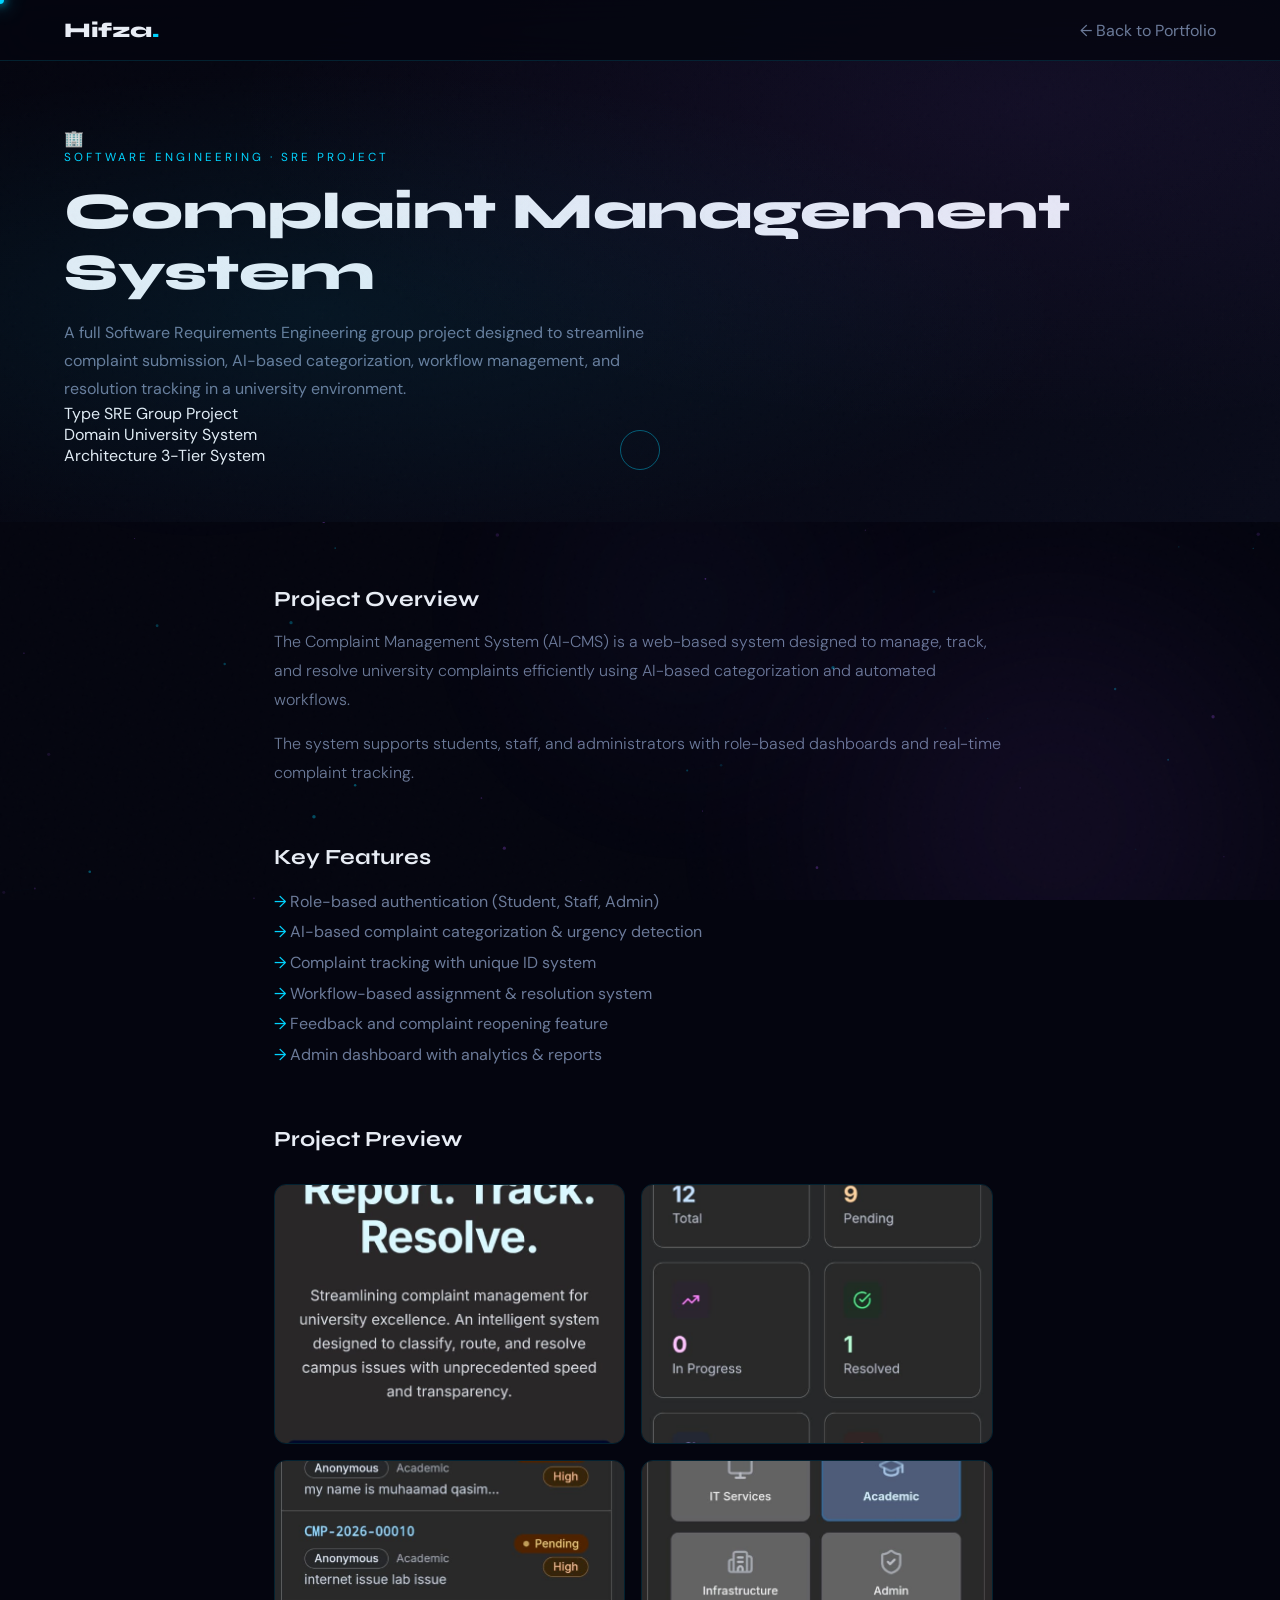
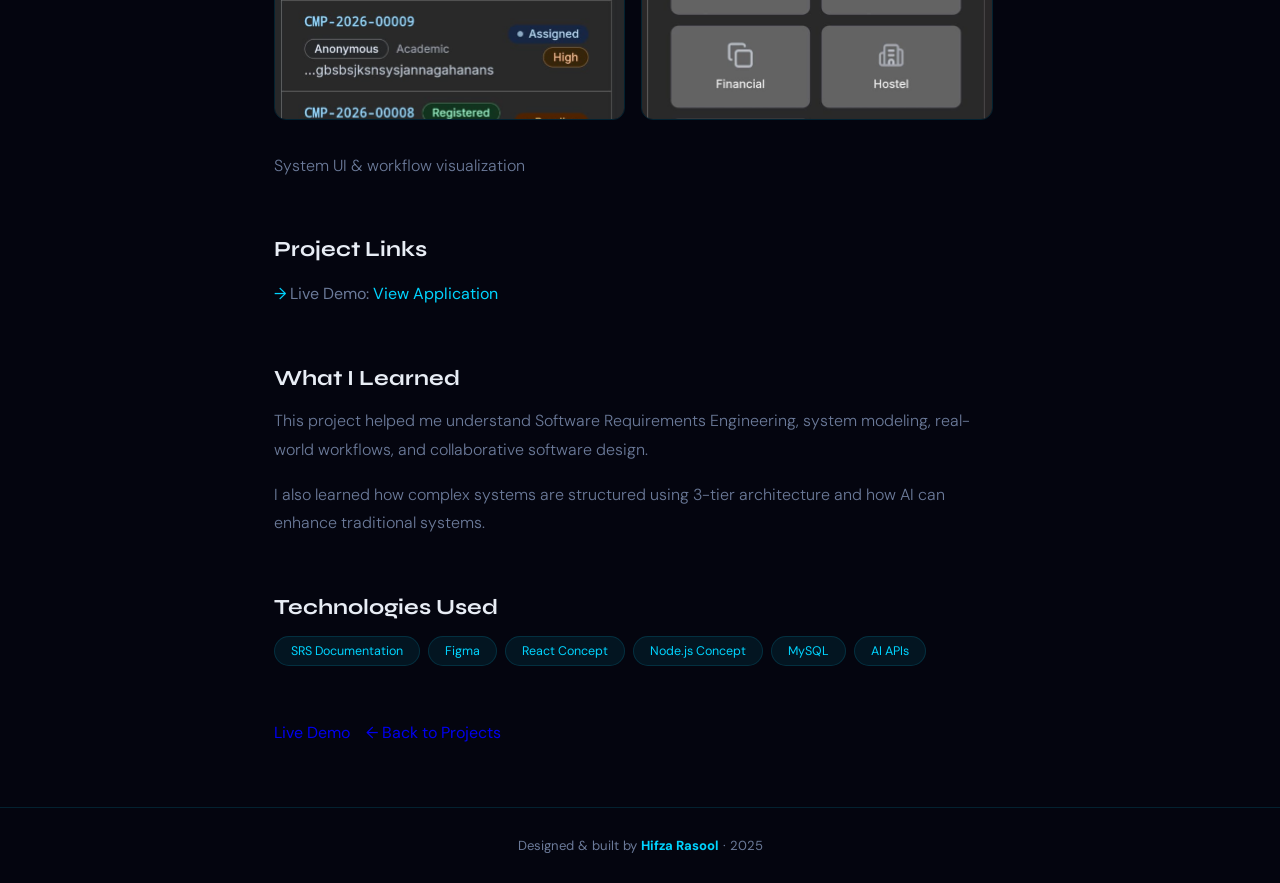
==== complaint-management-project.html @ 1b10a877 "Initial portfolio upload" ====
<!DOCTYPE html>
<html lang="en">

<head>
  <meta charset="UTF-8"/>
  <meta name="viewport" content="width=device-width, initial-scale=1.0"/>

  <title>Complaint Management System | Hifza Rasool</title>

  <link href="https://fonts.googleapis.com/css2?family=Syne:wght@400;600;700;800&family=DM+Sans:wght@300;400;500&display=swap" rel="stylesheet"/>

  <link rel="stylesheet" href="style.css"/>
</head>

<body>

<!-- CURSOR -->
<div class="cursor-dot" id="cursorDot"></div>
<div class="cursor-glow" id="cursorGlow"></div>
<!-- CANVAS PARTICLES -->
<canvas id="particles-canvas"></canvas>
<!-- LIGHTNING BACKGROUND -->
<div class="lightning-bg">
  <div class="lightning-orb orb-1"></div>
  <div class="lightning-orb orb-2"></div>
  <div class="lightning-orb orb-3"></div>
</div>


<nav id="navbar">
  <a href="index.html" class="nav-logo">Hifza<span>.</span></a>
  <a href="index.html" class="nav-back">← Back to Portfolio</a>
</nav>

<div class="project-hero">

  <div>

    <span class="project-hero-emoji">🏢</span>

    <div class="project-type">
      Software Engineering · SRE Project
    </div>

    <h1 class="project-title-big">
      Complaint Management System
    </h1>

    <p class="project-summary">
      A full Software Requirements Engineering group project designed to streamline complaint submission, AI-based categorization, workflow management, and resolution tracking in a university environment.
    </p>

    <div class="project-meta">

      <div class="meta-item">
        <label>Type</label>
        <span>SRE Group Project</span>
      </div>

      <div class="meta-item">
        <label>Domain</label>
        <span>University System</span>
      </div>

      <div class="meta-item">
        <label>Architecture</label>
        <span>3-Tier System</span>
      </div>

    </div>

  </div>

</div>

<div class="project-content">

  <!-- OVERVIEW -->
  <div class="content-section">

    <h2>Project Overview</h2>

    <p>
      The Complaint Management System (AI-CMS) is a web-based system designed to manage, track, and resolve university complaints efficiently using AI-based categorization and automated workflows.
    </p>

    <p>
      The system supports students, staff, and administrators with role-based dashboards and real-time complaint tracking.
    </p>

  </div>

  <!-- FEATURES -->
  <div class="content-section">

    <h2>Key Features</h2>

    <ul class="feature-list">

      <li>Role-based authentication (Student, Staff, Admin)</li>

      <li>AI-based complaint categorization & urgency detection</li>

      <li>Complaint tracking with unique ID system</li>

      <li>Workflow-based assignment & resolution system</li>

      <li>Feedback and complaint reopening feature</li>

      <li>Admin dashboard with analytics & reports</li>

    </ul>

  </div>

  <!-- PREVIEW -->
  <div class="content-section">

    <h2>Project Preview</h2>

    <div class="mockup-box">

      <img src="images/Screenshot 2026-05-15 112139.png" class="preview-img" alt="CMS Portal"/>
      <img src="images/Screenshot 2026-05-15 112159.png" class="preview-img" alt="CMS Dashboard"/>
      <img src="images/Screenshot 2026-05-15 112213.png" class="preview-img" alt="CMS Workflow"/>
      <img src="images/Screenshot 2026-05-15 112229.png" class="preview-img" alt="CMS add complaint"/>

    </div>

    <p class="mockup-label">
      System UI & workflow visualization
    </p>

  </div>

  <!-- LINKS -->
  <div class="content-section">

    <h2>Project Links</h2>

    <ul class="feature-list">

      <li>
        Live Demo:
        <a href="https://ai-cms-pucit.vercel.app/" target="_blank" style="color:var(--cyan); text-decoration:none;">
          View Application
        </a>
      </li>

    </ul>

  </div>

  <!-- LEARNINGS -->
  <div class="content-section">

    <h2>What I Learned</h2>

    <p>
      This project helped me understand Software Requirements Engineering, system modeling, real-world workflows, and collaborative software design.
    </p>

    <p>
      I also learned how complex systems are structured using 3-tier architecture and how AI can enhance traditional systems.
    </p>

  </div>

  <!-- TECH -->
  <div class="content-section">

    <h2>Technologies Used</h2>

    <div class="tech-grid">

      <span class="tech-pill">SRS Documentation</span>
      <span class="tech-pill">Figma</span>
      <span class="tech-pill">React Concept</span>
      <span class="tech-pill">Node.js Concept</span>
      <span class="tech-pill">MySQL</span>
      <span class="tech-pill">AI APIs</span>

    </div>

  </div>

  <!-- BUTTONS -->
  <div class="cta-row">

    <a href="https://ai-cms-pucit.vercel.app/" class="btn-primary" target="_blank">
      Live Demo
    </a>

    <a href="index.html" class="btn-outline">
      ← Back to Projects
    </a>

  </div>

</div>

<footer>
  <p>Designed & built by <strong>Hifza Rasool</strong> · 2025</p>
</footer>

<script src="script.js"></script>
</body>
</html>
---- style.css ----
/* ════════════════════════════════════════════
   HIFZA RASOOL — PORTFOLIO 2026
   Cyber Neon · Cyan + Purple · Full Responsive
════════════════════════════════════════════ */

:root {
  --bg:         #04050f;
  --surface:    #090b1a;
  --surface2:   #0e1128;
  --cyan:       #00d4ff;
  --purple:     #a855f7;
  --cyan-dim:   rgba(0,212,255,0.08);
  --purple-dim: rgba(168,85,247,0.08);
  --cyan-glow:  rgba(0,212,255,0.35);
  --purple-glow:rgba(168,85,247,0.35);
  --text:       #e8edf5;
  --muted:      #6b7a99;
  --border:     rgba(0,212,255,0.14);
  --gradient:   linear-gradient(135deg,#00d4ff,#a855f7);
}

/* ── RESET ── */
*,*::before,*::after{margin:0;padding:0;box-sizing:border-box;}
html{scroll-behavior:smooth;}
body{
  font-family:'DM Sans',sans-serif;
  background:var(--bg);
  color:var(--text);
  overflow-x:hidden;
  cursor:none;
}
@media(hover:none){body{cursor:auto;}}
img{max-width:100%;display:block;}
a{text-decoration:none;}

/* ── GRAIN OVERLAY ── */
body::before{
  content:'';position:fixed;inset:0;z-index:1;
  background-image:url("data:image/svg+xml,%3Csvg viewBox='0 0 256 256' xmlns='http://www.w3.org/2000/svg'%3E%3Cfilter id='n'%3E%3CfeTurbulence type='fractalNoise' baseFrequency='0.85' numOctaves='4' stitchTiles='stitch'/%3E%3C/filter%3E%3Crect width='100%25' height='100%25' filter='url(%23n)' opacity='0.035'/%3E%3C/svg%3E");
  pointer-events:none;opacity:0.5;
}

/* ════════════════════════════════════════════
   CURSOR
════════════════════════════════════════════ */
.cursor-dot{
  position:fixed;z-index:9999;
  width:8px;height:8px;
  background:var(--cyan);border-radius:50%;
  pointer-events:none;
  transform:translate(-50%,-50%);
  transition:width .2s,height .2s,background .2s;
  box-shadow:0 0 10px var(--cyan),0 0 20px var(--cyan);
}
.cursor-glow{
  position:fixed;z-index:9998;
  width:40px;height:40px;
  border:1px solid rgba(0,212,255,.4);
  border-radius:50%;pointer-events:none;
  transform:translate(-50%,-50%);
  transition:width .3s,height .3s,border-color .3s;
}
@media(hover:none){.cursor-dot,.cursor-glow{display:none;}}

/* ════════════════════════════════════════════
   PARTICLES CANVAS
════════════════════════════════════════════ */
#particles-canvas{position:fixed;inset:0;z-index:0;pointer-events:none;}

/* ════════════════════════════════════════════
   LIGHTNING ORBS
════════════════════════════════════════════ */
.lightning-bg{position:fixed;inset:0;z-index:0;pointer-events:none;overflow:hidden;}
.lightning-orb{position:absolute;border-radius:50%;filter:blur(90px);opacity:.16;animation:orb-drift 14s ease-in-out infinite alternate;}
.orb-1{width:700px;height:700px;background:radial-gradient(circle,rgba(0,212,255,.6),transparent 70%);top:-200px;left:-150px;animation-duration:16s;}
.orb-2{width:650px;height:650px;background:radial-gradient(circle,rgba(168,85,247,.7),transparent 70%);bottom:-250px;right:-100px;animation-duration:12s;animation-direction:alternate-reverse;}
.orb-3{width:400px;height:400px;background:radial-gradient(circle,rgba(0,212,255,.3),rgba(168,85,247,.3),transparent 70%);top:45%;left:38%;animation-duration:20s;}
@keyframes orb-drift{0%{transform:translate(0,0)scale(1);}100%{transform:translate(50px,70px)scale(1.12);}}

/* ════════════════════════════════════════════
   HERO SECTION — Cinematic centred name + photo
════════════════════════════════════════════ */
#home{
  min-height:100vh;
  display:flex;align-items:center;justify-content:center;
  flex-direction:column;
  position:relative;overflow:hidden;
  padding:70px 1.5rem 2rem;
}

/* ── BIG BACKGROUND "HIFZA" ── */
.hero-bg-name{
  position:absolute;
  top:40%;left:50%;
  transform:translate(-50%,-50%);
  font-family:'Syne',sans-serif;
  font-size:clamp(5rem,13vw,11rem);   /* smaller — fits screen width */
  font-weight:800;
  letter-spacing:clamp(8px,2vw,24px);
  white-space:nowrap;
  /* Neon gradient letters */
  background:linear-gradient(
    135deg,
    rgba(0,212,255,.65)  0%,
    rgba(168,85,247,.65) 50%,
    rgba(0,212,255,.55)  100%
  );
  -webkit-background-clip:text;background-clip:text;
  -webkit-text-fill-color:transparent;
  filter:drop-shadow(0 0 24px rgba(0,212,255,.45))
         drop-shadow(0 0 50px rgba(168,85,247,.3));
  pointer-events:none;z-index:1;user-select:none;
  animation:bgname-fadein 1.2s .1s cubic-bezier(.16,1,.3,1) both;
}
@keyframes bgname-fadein{
  from{opacity:0;letter-spacing:clamp(30px,8vw,80px);
       filter:drop-shadow(0 0 0 rgba(0,212,255,0)) drop-shadow(0 0 0 rgba(168,85,247,0));}
  to  {opacity:1;letter-spacing:clamp(8px,2vw,24px);
       filter:drop-shadow(0 0 24px rgba(0,212,255,.45)) drop-shadow(0 0 50px rgba(168,85,247,.3));}
}

/* ── NEON AURA blob behind photo ── */
.hero-aura{
  position:absolute;top:50%;left:50%;
  transform:translate(-50%,-50%);
  width:clamp(280px,42vw,520px);
  height:clamp(280px,42vw,520px);
  background:radial-gradient(ellipse at center,
    rgba(168,85,247,.4) 0%,
    rgba(0,212,255,.22) 40%,
    transparent 72%);
  border-radius:50%;filter:blur(50px);
  z-index:2;pointer-events:none;
  animation:aura-pulse 4s ease-in-out infinite alternate;
}
@keyframes aura-pulse{
  from{transform:translate(-50%,-50%)scale(1);  opacity:.75;}
  to  {transform:translate(-50%,-50%)scale(1.1);opacity:1;}
}

/* ── PHOTO WRAPPER — centred, in front of name ── */
.hero-img-side{
  position:relative;
  z-index:3;
  width:clamp(220px,30vw,400px);
  height:clamp(300px,46vw,560px);
  animation:slideUp 1s .85s cubic-bezier(.16,1,.3,1) both;
  margin-top:3rem;   /* push picture slightly lower so name is more visible */
}
@keyframes slideUp{
  from{opacity:0;transform:translateY(70px);}
  to  {opacity:1;transform:translateY(0);}
}
@keyframes fadeUp{
  from{opacity:0;transform:translateY(28px);}
  to  {opacity:1;transform:translateY(0);}
}

/* spinning rings */
.img-ring{
  position:absolute;border-radius:50%;
  border:1px solid transparent;
  animation:ring-spin 20s linear infinite;
  pointer-events:none;
}
.img-ring-1{inset:-24px;border-color:rgba(0,212,255,.25);animation-duration:22s;}
.img-ring-2{inset:-50px;border-color:rgba(168,85,247,.15);animation-duration:34s;animation-direction:reverse;}
@keyframes ring-spin{to{transform:rotate(360deg);}}

/* floating badges */
.float-badge{
  position:absolute;z-index:10;
  background:rgba(9,11,26,.88);
  border:1px solid var(--border);border-radius:100px;
  font-size:.68rem;font-weight:600;
  padding:.28rem .7rem;color:var(--text);
  backdrop-filter:blur(10px);
  box-shadow:0 0 12px rgba(0,212,255,.15);
  animation:float-badge-anim 4s ease-in-out infinite alternate;
  white-space:nowrap;
}
.badge-figma {top:4%;   left:-58px;  animation-delay:0s;}
.badge-python{bottom:22%;left:-65px; animation-delay:.7s;}
.badge-js    {top:16%;  right:-32px; animation-delay:1.2s;}
.badge-cpp   {bottom:7%;right:-22px; animation-delay:1.8s;}
@keyframes float-badge-anim{
  from{transform:translateY(0);}to{transform:translateY(-10px);}
}

/* ── PICTURE FRAME — open frame for transparent PNG ── */
.img-frame{
  position:relative;width:100%;height:100%;
  /* No overflow:hidden — lets transparent PNG blend into bg */
}
.img-neon-border{ display:none; }
.hero-photo{
  width:100%;height:100%;
  object-fit:contain;           /* contain — don't crop the transparent PNG */
  object-position:bottom center;
  border-radius:0;
  position:relative;z-index:2;
  filter:drop-shadow(0 0 30px rgba(168,85,247,.55))
         drop-shadow(0 0 60px rgba(0,212,255,.3));
}
.img-overlay-glow{
  position:absolute;bottom:0;left:0;right:0;
  height:25%;z-index:3;
  background:linear-gradient(to top,rgba(4,5,15,.5),transparent);
  pointer-events:none;
}

/* ── SCROLL HINT — below the photo, not overlapping ── */
.scroll-hint{
  position:relative;      /* not absolute — sits below photo in flex flow */
  margin-top:1.5rem;
  display:flex;flex-direction:column;align-items:center;gap:.4rem;
  color:var(--muted);font-size:.65rem;letter-spacing:2.5px;
  text-transform:uppercase;z-index:4;
  animation:fadeUp 1s 1.7s ease both;
}
.scroll-line{
  width:1px;height:36px;
  background:linear-gradient(to bottom,transparent,var(--cyan));
  animation:scroll-line-anim 2s ease-in-out infinite;
}
@keyframes scroll-line-anim{
  0%,100%{opacity:.3;transform:scaleY(1);}
  50%    {opacity:1;  transform:scaleY(.6);}
}

/* ── HERO MOBILE ── */
@media(max-width:768px){
  #home{padding:64px 1rem 1.5rem;}
  .hero-bg-name{font-size:clamp(4rem,20vw,7rem);letter-spacing:clamp(4px,2vw,12px);}
  @keyframes bgname-fadein{
    from{opacity:0;letter-spacing:20px;}
    to  {opacity:1;letter-spacing:clamp(4px,2vw,12px);}
  }
  .hero-img-side{width:clamp(160px,58vw,240px);height:clamp(210px,76vw,320px);}
  .badge-cpp{display:none;}
  .badge-figma {left:-42px;}
  .badge-python{left:-46px;}
  .badge-js    {right:-20px;}
  .scroll-hint {margin-top:1rem;}
}

/* ════════════════════════════════════════════
   NAV
════════════════════════════════════════════ */
nav{
  position:fixed;top:0;left:0;right:0;z-index:200;
  display:flex;align-items:center;justify-content:space-between;
  padding:1.1rem 4rem;
  background:rgba(4,5,15,.8);
  backdrop-filter:blur(20px);
  border-bottom:1px solid var(--border);
  transition:padding .3s,background .3s;
}
nav.scrolled{padding:.8rem 4rem;background:rgba(4,5,15,.95);}

.nav-logo{
  font-family:'Syne',sans-serif;font-weight:800;font-size:1.3rem;
  color:var(--text);letter-spacing:-.5px;cursor:pointer;
}
.nav-logo span{color:var(--cyan);}

.nav-links{
  display:flex;gap:2.2rem;list-style:none;
}
.nav-links a{
  font-size:.88rem;font-weight:500;
  color:var(--muted);transition:color .25s;
  letter-spacing:.4px;position:relative;padding-bottom:4px;
}
.nav-links a::after{
  content:'';position:absolute;bottom:0;left:0;
  width:0;height:1px;background:var(--gradient);
  transition:width .3s ease;
}
.nav-links a:hover{color:var(--cyan);}
.nav-links a:hover::after,.nav-links a.active::after{width:100%;}
.nav-links a.active{color:var(--cyan);}

/* ── HAMBURGER ── */
.hamburger{
  display:none;flex-direction:column;gap:5px;
  background:none;border:none;cursor:pointer;padding:4px;z-index:300;
}
.hamburger span{
  display:block;width:24px;height:2px;
  background:var(--text);border-radius:2px;
  transition:all .3s;
}
.hamburger.open span:nth-child(1){transform:translateY(7px)rotate(45deg);}
.hamburger.open span:nth-child(2){opacity:0;}
.hamburger.open span:nth-child(3){transform:translateY(-7px)rotate(-45deg);}

@media(max-width:768px){
  nav{padding:1rem 1.5rem;}
  nav.scrolled{padding:.8rem 1.5rem;}
  .hamburger{display:flex;}
  .nav-links{
    display:none;flex-direction:column;gap:0;
    position:fixed;top:0;right:0;bottom:0;
    width:70vw;max-width:280px;
    background:rgba(9,11,26,.97);
    backdrop-filter:blur(20px);
    padding:5rem 2rem 2rem;
    border-left:1px solid var(--border);
    z-index:250;
  }
  .nav-links.open{display:flex;}
  .nav-links a{font-size:1.1rem;padding:.9rem 0;border-bottom:1px solid rgba(255,255,255,.05);}
}

/* ════════════════════════════════════════════
   SHARED SECTION HELPERS
════════════════════════════════════════════ */
section{position:relative;z-index:2;}
.section-inner{max-width:1200px;margin:0 auto;padding:0 clamp(1.5rem,5vw,4rem);}

.section-label{
  display:inline-flex;align-items:center;gap:.5rem;
  color:var(--cyan);font-size:.73rem;
  letter-spacing:3px;text-transform:uppercase;font-weight:600;
  margin-bottom:.9rem;
}
.section-label::before{content:'';width:18px;height:1px;background:var(--cyan);}

.section-title{
  font-family:'Syne',sans-serif;
  font-size:clamp(1.9rem,4vw,3rem);
  font-weight:800;line-height:1.1;letter-spacing:-1.5px;
}
.gradient-text{
  background:var(--gradient);
  -webkit-background-clip:text;-webkit-text-fill-color:transparent;
  background-clip:text;
}

/* ── REVEAL ── */
.reveal{opacity:0;transform:translateY(36px);transition:opacity .7s ease,transform .7s ease;}
.reveal.visible{opacity:1;transform:translateY(0);}

/* ── TILT CARDS ── */
.tilt-card{transform-style:preserve-3d;will-change:transform;}



/* ════════════════════════════════════════════
   ABOUT — neon lightning + animated title
════════════════════════════════════════════ */
#about{
  padding:clamp(4rem,8vw,8rem) 0;
  position:relative;overflow:hidden;
}

/* Neon lightning streaks in about section */
#about::before,#about::after{
  content:'';position:absolute;pointer-events:none;
  border-radius:50%;filter:blur(80px);opacity:.12;
  animation:orb-drift 16s ease-in-out infinite alternate;
}
#about::before{
  width:500px;height:500px;
  background:radial-gradient(circle,rgba(0,212,255,.7),transparent 70%);
  top:-120px;right:-100px;
}
#about::after{
  width:400px;height:400px;
  background:radial-gradient(circle,rgba(168,85,247,.7),transparent 70%);
  bottom:-100px;left:-80px;
  animation-direction:alternate-reverse;animation-duration:12s;
}

.about-inner{
  display:grid;grid-template-columns:1fr 1fr;
  gap:clamp(2rem,6vw,6rem);align-items:center;
  position:relative;z-index:2;
}

/* Animated section title in about */
.about-title-wrap{
  min-height:3.8rem;margin-bottom:1.2rem;
}
.about-title-cycling{
  font-family:'Syne',sans-serif;
  font-size:clamp(1.6rem,3vw,2.4rem);
  font-weight:800;line-height:1.15;letter-spacing:-1px;
  background:var(--gradient);
  -webkit-background-clip:text;-webkit-text-fill-color:transparent;
  background-clip:text;
  filter:drop-shadow(0 0 16px rgba(0,212,255,.4));
}
.about-title-cursor{
  color:var(--purple);font-weight:400;
  animation:blink 1s infinite;
  -webkit-text-fill-color:var(--purple);
}

.about-text p{
  color:var(--muted);line-height:1.85;
  margin-top:1.2rem;font-size:clamp(.9rem,1.5vw,1rem);
  font-weight:300;
}

/* Stat cards — bigger, 3D floating on hover */
.about-stats{display:grid;grid-template-columns:1fr 1fr;gap:1.1rem;}
.stat-card{
  background:rgba(9,11,26,.85);
  border:1px solid var(--border);
  border-radius:18px;padding:2rem 1.4rem;
  text-align:center;
  backdrop-filter:blur(10px);
  position:relative;overflow:hidden;
  transition:border-color .3s,box-shadow .35s,transform .25s;
  transform-style:preserve-3d;
  cursor:default;
}
/* inner glow blob on each card */
.stat-card::before{
  content:'';position:absolute;inset:0;
  background:radial-gradient(circle at 50% 0%,rgba(0,212,255,.07),transparent 65%);
  opacity:0;transition:opacity .4s;
}
.stat-card:hover{
  border-color:rgba(0,212,255,.5);
  box-shadow:0 0 30px rgba(0,212,255,.18),0 16px 40px rgba(168,85,247,.1);
  transform:translateY(-8px)scale(1.03);
}
.stat-card:hover::before{opacity:1;}
.stat-num{
  font-family:'Syne',sans-serif;font-size:2.6rem;font-weight:800;line-height:1;
  background:var(--gradient);
  -webkit-background-clip:text;-webkit-text-fill-color:transparent;
  background-clip:text;
  filter:drop-shadow(0 0 12px rgba(0,212,255,.5));
}
.stat-label{color:var(--muted);font-size:.78rem;margin-top:.5rem;letter-spacing:.3px;}

@media(max-width:900px){.about-inner{grid-template-columns:1fr;}}
@media(max-width:768px){.about-stats{grid-template-columns:1fr 1fr;}}

/* ════════════════════════════════════════════
   PROJECTS — HORIZONTAL SCROLL
════════════════════════════════════════════ */
#projects{padding:clamp(4rem,8vw,8rem) 0;}
.projects-header{padding:0 clamp(1.5rem,5vw,4rem) 2.5rem;}
.projects-subtitle{color:var(--muted);font-size:.85rem;margin-top:.4rem;}

.scroll-track-wrapper{
  position:relative;
  display:flex;
  align-items:center;
  gap:.5rem;                         /* space between arrow + track */
  padding:0 clamp(1rem,3vw,2.5rem); /* outer side padding so arrows don't hug edge */
}
.projects-scroll-track{
  display:flex;gap:1.4rem;
  padding:1.5rem 0;                  /* no horizontal padding — wrapper handles it */
  overflow-x:auto;scroll-behavior:smooth;
  scrollbar-width:none;
  scroll-snap-type:x mandatory;
  cursor:grab;
  flex:1;                            /* take remaining width between the two arrows */
}
.projects-scroll-track::-webkit-scrollbar{display:none;}
.projects-scroll-track.grabbing{cursor:grabbing;}

.scroll-arrow{
  position:static;                   /* in normal flow, NOT absolute */
  flex-shrink:0;
  width:44px;height:44px;
  background:rgba(9,11,26,.9);
  border:1px solid var(--border);border-radius:50%;
  display:flex;align-items:center;justify-content:center;
  cursor:pointer;color:var(--text);
  transition:border-color .2s,box-shadow .2s,transform .2s;
  backdrop-filter:blur(8px);
  z-index:10;
}
.scroll-arrow:hover{border-color:var(--cyan);box-shadow:0 0 20px rgba(0,212,255,.25);transform:scale(1.05);}
.arrow-left{}   /* no extra positioning needed */
.arrow-right{}

/* PROJECT CARD */
.project-card{
  flex:0 0 clamp(260px,32vw,340px);
  scroll-snap-align:start;
  background:rgba(9,11,26,.88);
  border:1px solid var(--border);
  border-radius:20px;
  padding:1.8rem 1.6rem;
  color:var(--text);
  position:relative;overflow:hidden;
  transition:transform .35s cubic-bezier(.34,1.56,.64,1),
              border-color .3s,box-shadow .3s;
  backdrop-filter:blur(12px);
  transform-style:preserve-3d;
}
.project-card:hover{
  transform:translateY(-10px)scale(1.02);
  border-color:rgba(0,212,255,.45);
  box-shadow:
    0 20px 50px rgba(0,212,255,.15),
    0 0 80px rgba(168,85,247,.08),
    inset 0 1px 0 rgba(0,212,255,.1);
}

/* Neon border on hover */
.card-neon-border{
  position:absolute;inset:0;border-radius:20px;
  background:var(--gradient);
  -webkit-mask:linear-gradient(#fff 0 0) content-box,linear-gradient(#fff 0 0);
  -webkit-mask-composite:xor;mask-composite:exclude;
  padding:1px;
  opacity:0;transition:opacity .4s;pointer-events:none;
}
.project-card:hover .card-neon-border{opacity:1;}

/* Inner glow */
.card-inner-glow{
  position:absolute;inset:0;border-radius:20px;
  background:radial-gradient(circle at 50% 0%,rgba(0,212,255,.07),transparent 65%);
  opacity:0;transition:opacity .4s;pointer-events:none;
}
.project-card:hover .card-inner-glow{opacity:1;}

.project-number{font-family:'Syne',sans-serif;font-size:.7rem;font-weight:700;color:var(--muted);letter-spacing:2px;margin-bottom:.9rem;}
.project-icon{font-size:2.2rem;margin-bottom:.9rem;}
.project-title{font-family:'Syne',sans-serif;font-size:1.05rem;font-weight:700;margin-bottom:.6rem;line-height:1.2;}
.project-desc{color:var(--muted);font-size:.84rem;line-height:1.6;margin-bottom:1.3rem;font-weight:300;}
.project-tags{display:flex;flex-wrap:wrap;gap:.35rem;margin-bottom:1.3rem;}
.tag{
  background:var(--cyan-dim);border:1px solid var(--border);
  color:var(--cyan);font-size:.68rem;
  padding:.22rem .65rem;border-radius:100px;font-weight:500;
}
.project-link{
  display:flex;align-items:center;gap:.4rem;
  color:var(--cyan);font-size:.8rem;font-weight:600;
  letter-spacing:.4px;transition:gap .25s;
}
.project-card:hover .project-link{gap:.7rem;}

/* ════════════════════════════════════════════
   SKILLS
════════════════════════════════════════════ */
#skills{padding:clamp(4rem,8vw,8rem) 0;}

/* Floating 3D icon cards */
.skills-icons-row{
  display:flex;flex-wrap:wrap;gap:1rem;
  margin:2.5rem 0 3rem;
}
.skill-icon-card{
  display:flex;flex-direction:column;align-items:center;gap:.4rem;
  background:rgba(9,11,26,.85);
  border:1px solid var(--border);border-radius:16px;
  padding:1rem .9rem;
  min-width:80px;
  backdrop-filter:blur(8px);
  transition:transform .35s cubic-bezier(.34,1.56,.64,1),
              border-color .3s,box-shadow .3s;
  animation:float-skill-anim 3.5s ease-in-out infinite alternate;
  animation-delay:var(--d,0s);
  cursor:default;
}
.skill-icon-card:hover{
  transform:translateY(-12px)scale(1.08)rotateX(8deg);
  border-color:rgba(168,85,247,.5);
  box-shadow:0 12px 30px rgba(168,85,247,.2),0 0 20px rgba(0,212,255,.1);
}
@keyframes float-skill-anim{
  from{transform:translateY(0);}
  to{transform:translateY(-8px);}
}
.skill-icon-emoji{font-size:1.6rem;}
.skill-icon-label{font-size:.68rem;color:var(--muted);font-weight:500;text-align:center;}

/* Skill bar cards */
.skills-grid{display:grid;grid-template-columns:repeat(3,1fr);gap:1.4rem;}
.skill-card{
  background:rgba(9,11,26,.9);
  border:1px solid var(--border);
  border-radius:20px;padding:1.8rem 1.6rem;
  backdrop-filter:blur(12px);
  position:relative;overflow:hidden;
  transition:border-color .3s,box-shadow .3s,transform .15s;
}
.skill-card-glow{
  position:absolute;top:-40px;right:-40px;
  width:120px;height:120px;
  background:radial-gradient(circle,rgba(168,85,247,.15),transparent 70%);
  border-radius:50%;pointer-events:none;
}
.skill-card:hover{
  border-color:rgba(168,85,247,.4);
  box-shadow:0 0 30px rgba(168,85,247,.12);
}
.skill-category{
  font-family:'Syne',sans-serif;font-size:.95rem;font-weight:700;
  margin-bottom:1.6rem;
  display:flex;align-items:center;gap:.5rem;
}
.skill-bars{display:flex;flex-direction:column;gap:1rem;}
.skill-bar-label{
  display:flex;justify-content:space-between;
  font-size:.8rem;color:var(--muted);margin-bottom:.35rem;
}
.skill-pct{color:var(--cyan);font-weight:600;}
.skill-bar-track{
  height:4px;background:rgba(255,255,255,.06);
  border-radius:100px;overflow:hidden;
}
.skill-bar-fill{
  height:100%;width:0;
  background:var(--gradient);border-radius:100px;
  transition:width 1.2s cubic-bezier(.4,0,.2,1);
  box-shadow:0 0 8px rgba(0,212,255,.5);
}

@media(max-width:900px){.skills-grid{grid-template-columns:1fr 1fr;}}
@media(max-width:600px){
  .skills-grid{grid-template-columns:1fr;}
  .skills-icons-row{gap:.7rem;}
  .skill-icon-card{min-width:68px;padding:.75rem .6rem;}
  .skill-icon-emoji{font-size:1.3rem;}
}

/* ════════════════════════════════════════════
   CONTACT
════════════════════════════════════════════ */
#contact{padding:clamp(4rem,8vw,8rem) 0 clamp(5rem,10vw,10rem);}
.contact-inner{max-width:680px;margin:0 auto;text-align:center;}
.contact-sub{color:var(--muted);margin:1.1rem 0 2.5rem;font-size:.98rem;font-weight:300;}
.contact-box{
  background:rgba(9,11,26,.88);
  border:1px solid var(--border);
  border-radius:22px;padding:.5rem;
  backdrop-filter:blur(12px);
  text-align:left;
  transition:box-shadow .3s;
}
.contact-box:hover{box-shadow:0 0 40px rgba(0,212,255,.1);}
.contact-links{display:flex;flex-direction:column;}
.contact-link{
  display:flex;align-items:center;gap:1rem;
  padding:1.3rem 1.4rem;border-radius:16px;
  color:var(--text);
  transition:background .2s;
}
.contact-link:hover{background:rgba(0,212,255,.05);}
.contact-link-icon{font-size:1.3rem;flex-shrink:0;}
.contact-link-label{font-size:.72rem;color:var(--muted);letter-spacing:.5px;text-transform:uppercase;}
.contact-link-val{font-size:.88rem;font-weight:500;margin-top:.1rem;word-break:break-all;}
.contact-arrow{margin-left:auto;color:var(--muted);transition:color .2s,transform .2s;flex-shrink:0;}
.contact-link:hover .contact-arrow{color:var(--cyan);transform:translateX(4px);}

/* ════════════════════════════════════════════
   FOOTER
════════════════════════════════════════════ */
footer{
  text-align:center;padding:1.8rem;
  color:var(--muted);font-size:.82rem;
  border-top:1px solid var(--border);
  position:relative;z-index:2;
}
footer strong{color:var(--cyan);}

/* ════════════════════════════════════════════
   PROJECT DETAIL PAGES (shared)
════════════════════════════════════════════ */
.project-hero{
  min-height:58vh;display:flex;align-items:flex-end;
  padding:8rem clamp(1.5rem,5vw,4rem) 3.5rem;
  background:linear-gradient(135deg,var(--bg),var(--surface));
  position:relative;overflow:hidden;
}
.project-hero::before{
  content:'';position:absolute;inset:0;
  background:
    radial-gradient(ellipse at 25% 60%,rgba(0,212,255,.07),transparent 55%),
    radial-gradient(ellipse at 80% 20%,rgba(168,85,247,.07),transparent 55%);
}
.project-hero-inner{position:relative;z-index:2;max-width:1100px;margin:0 auto;width:100%;}
.project-type{color:var(--cyan);letter-spacing:3px;text-transform:uppercase;font-size:.73rem;}
.project-title-big{
  font-size:clamp(1.8rem,4vw,3.2rem);
  font-family:'Syne',sans-serif;font-weight:800;margin:1rem 0;
}
.project-summary{color:var(--muted);max-width:600px;line-height:1.75;}
.project-content{max-width:860px;margin:auto;padding:4rem clamp(1.5rem,5vw,4rem);}
.content-section{margin-bottom:3.5rem;}
.content-section h2{font-family:'Syne',sans-serif;margin-bottom:1rem;font-size:1.35rem;}
.content-section p{color:var(--muted);line-height:1.8;margin-bottom:1rem;font-weight:300;}
.feature-list{list-style:none;color:var(--muted);}
.feature-list li{padding:.3rem 0;}
.feature-list li::before{content:"→ ";color:var(--cyan);}
.mockup-box{display:flex;gap:1rem;flex-wrap:wrap;margin:2rem 0;}
.preview-img{width:48%;height:260px;border-radius:12px;object-fit:cover;border:1px solid var(--border);}
.tech-grid{display:flex;flex-wrap:wrap;gap:.5rem;}
.tech-pill{padding:.38rem 1rem;border:1px solid var(--border);color:var(--cyan);border-radius:20px;font-size:.78rem;background:var(--cyan-dim);}
.cta-row{display:flex;gap:1rem;margin-top:2.5rem;flex-wrap:wrap;}
.nav-back{color:var(--muted);transition:color .2s;}
.nav-back:hover{color:var(--cyan);}

@media(max-width:600px){
  .preview-img{width:100%;height:200px;}
  .cta-row{flex-direction:column;}
}
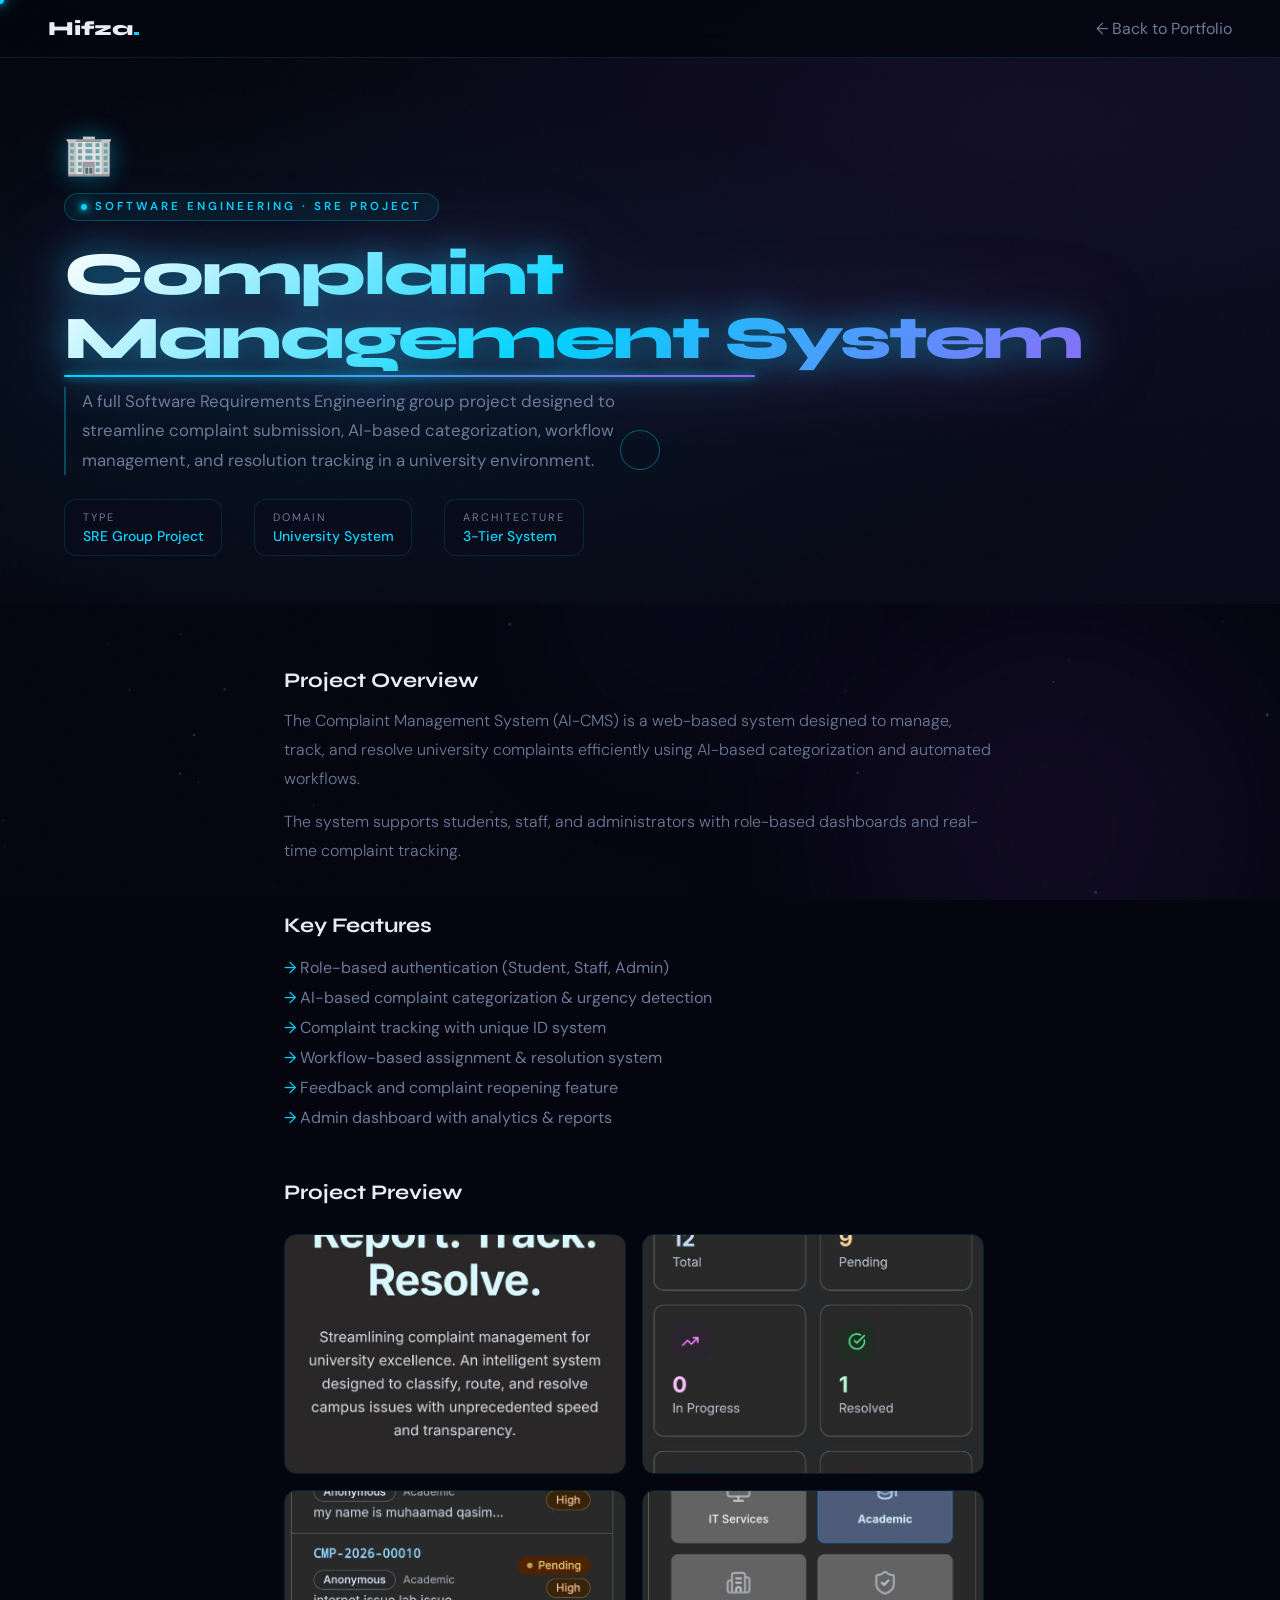
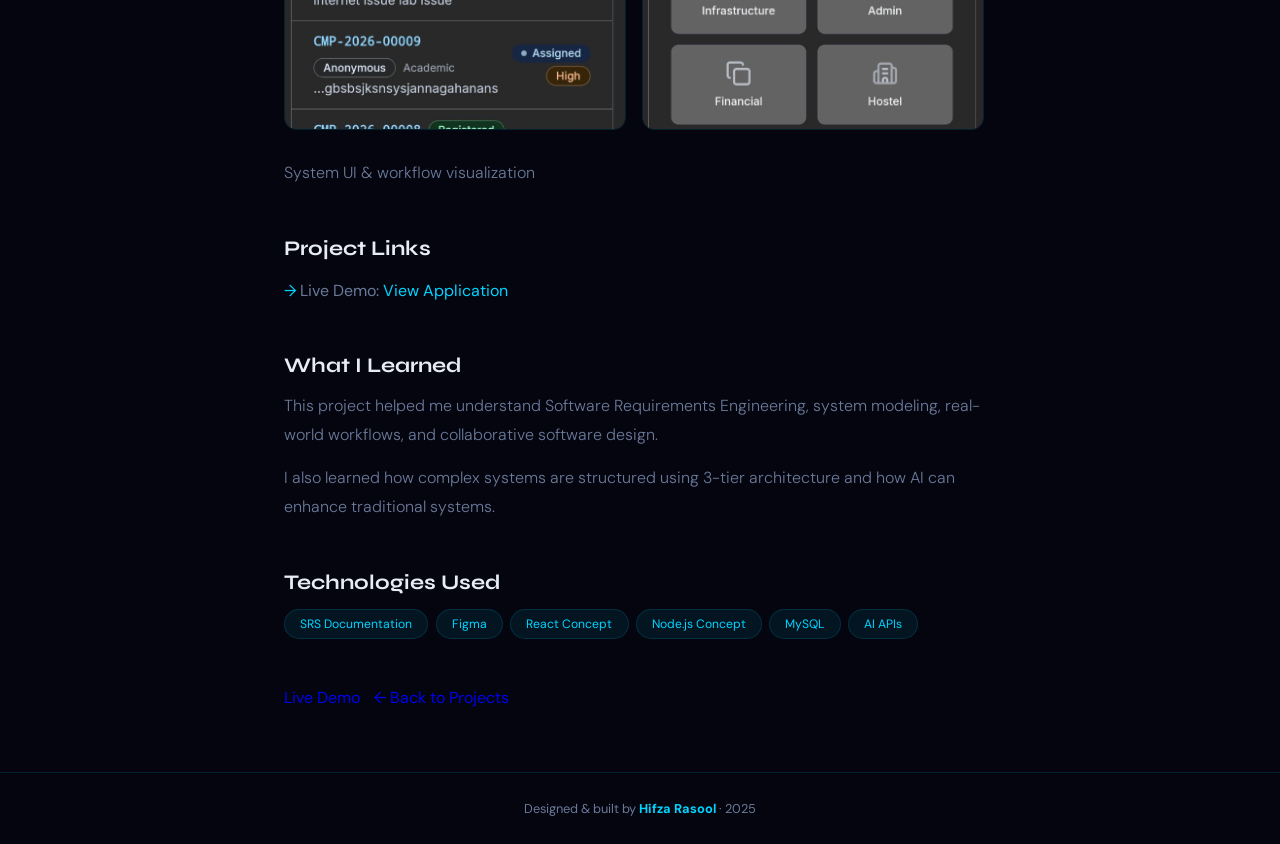
==== commit 15d3f7e2: "updated fixes" ====
--- a/complaint-management-project.html
+++ b/complaint-management-project.html
@@ -3,7 +3,7 @@
 
 <head>
   <meta charset="UTF-8"/>
-  <meta name="viewport" content="width=device-width, initial-scale=1.0"/>
+  <meta name="viewport" content="width=device-width, initial-scale=1.0, viewport-fit=cover"/>
 
   <title>Complaint Management System | Hifza Rasool</title>
 
@@ -18,7 +18,7 @@
 <div class="cursor-dot" id="cursorDot"></div>
 <div class="cursor-glow" id="cursorGlow"></div>
 <!-- CANVAS PARTICLES -->
-<canvas id="particles-canvas"></canvas>
+<canvas id="project-particles" style="position:fixed;inset:0;z-index:0;pointer-events:none;"></canvas>
 <!-- LIGHTNING BACKGROUND -->
 <div class="lightning-bg">
   <div class="lightning-orb orb-1"></div>
--- a/style.css
+++ b/style.css
@@ -1,75 +1,36 @@
 /* ════════════════════════════════════════════
-   HIFZA RASOOL — PORTFOLIO 2026
+   HIFZA RASOOL — PORTFOLIO 2026  v3
    Cyber Neon · Cyan + Purple · Full Responsive
 ════════════════════════════════════════════ */
-
-:root {
-  --bg:         #04050f;
-  --surface:    #090b1a;
-  --surface2:   #0e1128;
-  --cyan:       #00d4ff;
-  --purple:     #a855f7;
-  --cyan-dim:   rgba(0,212,255,0.08);
-  --purple-dim: rgba(168,85,247,0.08);
-  --cyan-glow:  rgba(0,212,255,0.35);
-  --purple-glow:rgba(168,85,247,0.35);
-  --text:       #e8edf5;
-  --muted:      #6b7a99;
-  --border:     rgba(0,212,255,0.14);
-  --gradient:   linear-gradient(135deg,#00d4ff,#a855f7);
-}
-
-/* ── RESET ── */
+:root{
+  --bg:#04050f;--surface:#090b1a;--surface2:#0e1128;
+  --cyan:#00d4ff;--purple:#a855f7;
+  --cyan-dim:rgba(0,212,255,.08);--purple-dim:rgba(168,85,247,.08);
+  --text:#e8edf5;--muted:#6b7a99;
+  --border:rgba(0,212,255,.14);
+  --gradient:linear-gradient(135deg,#00d4ff,#a855f7);
+}
 *,*::before,*::after{margin:0;padding:0;box-sizing:border-box;}
 html{scroll-behavior:smooth;}
-body{
-  font-family:'DM Sans',sans-serif;
-  background:var(--bg);
-  color:var(--text);
-  overflow-x:hidden;
-  cursor:none;
-}
+body{font-family:'DM Sans',sans-serif;background:var(--bg);color:var(--text);overflow-x:hidden;cursor:none;}
 @media(hover:none){body{cursor:auto;}}
 img{max-width:100%;display:block;}
 a{text-decoration:none;}
 
-/* ── GRAIN OVERLAY ── */
-body::before{
-  content:'';position:fixed;inset:0;z-index:1;
+/* grain */
+body::before{content:'';position:fixed;inset:0;z-index:1;
   background-image:url("data:image/svg+xml,%3Csvg viewBox='0 0 256 256' xmlns='http://www.w3.org/2000/svg'%3E%3Cfilter id='n'%3E%3CfeTurbulence type='fractalNoise' baseFrequency='0.85' numOctaves='4' stitchTiles='stitch'/%3E%3C/filter%3E%3Crect width='100%25' height='100%25' filter='url(%23n)' opacity='0.035'/%3E%3C/svg%3E");
-  pointer-events:none;opacity:0.5;
-}
-
-/* ════════════════════════════════════════════
-   CURSOR
-════════════════════════════════════════════ */
-.cursor-dot{
-  position:fixed;z-index:9999;
-  width:8px;height:8px;
-  background:var(--cyan);border-radius:50%;
-  pointer-events:none;
-  transform:translate(-50%,-50%);
-  transition:width .2s,height .2s,background .2s;
-  box-shadow:0 0 10px var(--cyan),0 0 20px var(--cyan);
-}
-.cursor-glow{
-  position:fixed;z-index:9998;
-  width:40px;height:40px;
-  border:1px solid rgba(0,212,255,.4);
-  border-radius:50%;pointer-events:none;
-  transform:translate(-50%,-50%);
-  transition:width .3s,height .3s,border-color .3s;
-}
+  pointer-events:none;opacity:.5;}
+
+/* ── CURSOR ── */
+.cursor-dot{position:fixed;z-index:9999;width:8px;height:8px;background:var(--cyan);border-radius:50%;pointer-events:none;transform:translate(-50%,-50%);transition:width .2s,height .2s,background .2s;box-shadow:0 0 10px var(--cyan),0 0 20px var(--cyan);}
+.cursor-glow{position:fixed;z-index:9998;width:40px;height:40px;border:1px solid rgba(0,212,255,.4);border-radius:50%;pointer-events:none;transform:translate(-50%,-50%);transition:width .3s,height .3s,border-color .3s;}
 @media(hover:none){.cursor-dot,.cursor-glow{display:none;}}
 
-/* ════════════════════════════════════════════
-   PARTICLES CANVAS
-════════════════════════════════════════════ */
+/* ── PARTICLES ── */
 #particles-canvas{position:fixed;inset:0;z-index:0;pointer-events:none;}
 
-/* ════════════════════════════════════════════
-   LIGHTNING ORBS
-════════════════════════════════════════════ */
+/* ── ORBS ── */
 .lightning-bg{position:fixed;inset:0;z-index:0;pointer-events:none;overflow:hidden;}
 .lightning-orb{position:absolute;border-radius:50%;filter:blur(90px);opacity:.16;animation:orb-drift 14s ease-in-out infinite alternate;}
 .orb-1{width:700px;height:700px;background:radial-gradient(circle,rgba(0,212,255,.6),transparent 70%);top:-200px;left:-150px;animation-duration:16s;}
@@ -77,635 +38,469 @@
 .orb-3{width:400px;height:400px;background:radial-gradient(circle,rgba(0,212,255,.3),rgba(168,85,247,.3),transparent 70%);top:45%;left:38%;animation-duration:20s;}
 @keyframes orb-drift{0%{transform:translate(0,0)scale(1);}100%{transform:translate(50px,70px)scale(1.12);}}
 
-/* ════════════════════════════════════════════
-   HERO SECTION — Cinematic centred name + photo
-════════════════════════════════════════════ */
-#home{
-  min-height:100vh;
-  display:flex;align-items:center;justify-content:center;
-  flex-direction:column;
-  position:relative;overflow:hidden;
-  padding:70px 1.5rem 2rem;
-}
-
-/* ── BIG BACKGROUND "HIFZA" ── */
-.hero-bg-name{
-  position:absolute;
-  top:40%;left:50%;
-  transform:translate(-50%,-50%);
-  font-family:'Syne',sans-serif;
-  font-size:clamp(5rem,13vw,11rem);   /* smaller — fits screen width */
-  font-weight:800;
-  letter-spacing:clamp(8px,2vw,24px);
-  white-space:nowrap;
-  /* Neon gradient letters */
-  background:linear-gradient(
-    135deg,
-    rgba(0,212,255,.65)  0%,
-    rgba(168,85,247,.65) 50%,
-    rgba(0,212,255,.55)  100%
-  );
-  -webkit-background-clip:text;background-clip:text;
-  -webkit-text-fill-color:transparent;
-  filter:drop-shadow(0 0 24px rgba(0,212,255,.45))
-         drop-shadow(0 0 50px rgba(168,85,247,.3));
-  pointer-events:none;z-index:1;user-select:none;
-  animation:bgname-fadein 1.2s .1s cubic-bezier(.16,1,.3,1) both;
-}
-@keyframes bgname-fadein{
-  from{opacity:0;letter-spacing:clamp(30px,8vw,80px);
-       filter:drop-shadow(0 0 0 rgba(0,212,255,0)) drop-shadow(0 0 0 rgba(168,85,247,0));}
-  to  {opacity:1;letter-spacing:clamp(8px,2vw,24px);
-       filter:drop-shadow(0 0 24px rgba(0,212,255,.45)) drop-shadow(0 0 50px rgba(168,85,247,.3));}
-}
-
-/* ── NEON AURA blob behind photo ── */
-.hero-aura{
-  position:absolute;top:50%;left:50%;
-  transform:translate(-50%,-50%);
-  width:clamp(280px,42vw,520px);
-  height:clamp(280px,42vw,520px);
-  background:radial-gradient(ellipse at center,
-    rgba(168,85,247,.4) 0%,
-    rgba(0,212,255,.22) 40%,
-    transparent 72%);
-  border-radius:50%;filter:blur(50px);
-  z-index:2;pointer-events:none;
-  animation:aura-pulse 4s ease-in-out infinite alternate;
-}
-@keyframes aura-pulse{
-  from{transform:translate(-50%,-50%)scale(1);  opacity:.75;}
-  to  {transform:translate(-50%,-50%)scale(1.1);opacity:1;}
-}
-
-/* ── PHOTO WRAPPER — centred, in front of name ── */
-.hero-img-side{
-  position:relative;
-  z-index:3;
-  width:clamp(220px,30vw,400px);
-  height:clamp(300px,46vw,560px);
-  animation:slideUp 1s .85s cubic-bezier(.16,1,.3,1) both;
-  margin-top:3rem;   /* push picture slightly lower so name is more visible */
-}
-@keyframes slideUp{
-  from{opacity:0;transform:translateY(70px);}
-  to  {opacity:1;transform:translateY(0);}
-}
-@keyframes fadeUp{
-  from{opacity:0;transform:translateY(28px);}
-  to  {opacity:1;transform:translateY(0);}
-}
-
-/* spinning rings */
-.img-ring{
-  position:absolute;border-radius:50%;
-  border:1px solid transparent;
-  animation:ring-spin 20s linear infinite;
-  pointer-events:none;
-}
-.img-ring-1{inset:-24px;border-color:rgba(0,212,255,.25);animation-duration:22s;}
-.img-ring-2{inset:-50px;border-color:rgba(168,85,247,.15);animation-duration:34s;animation-direction:reverse;}
-@keyframes ring-spin{to{transform:rotate(360deg);}}
-
-/* floating badges */
-.float-badge{
-  position:absolute;z-index:10;
-  background:rgba(9,11,26,.88);
-  border:1px solid var(--border);border-radius:100px;
-  font-size:.68rem;font-weight:600;
-  padding:.28rem .7rem;color:var(--text);
-  backdrop-filter:blur(10px);
-  box-shadow:0 0 12px rgba(0,212,255,.15);
-  animation:float-badge-anim 4s ease-in-out infinite alternate;
-  white-space:nowrap;
-}
-.badge-figma {top:4%;   left:-58px;  animation-delay:0s;}
-.badge-python{bottom:22%;left:-65px; animation-delay:.7s;}
-.badge-js    {top:16%;  right:-32px; animation-delay:1.2s;}
-.badge-cpp   {bottom:7%;right:-22px; animation-delay:1.8s;}
-@keyframes float-badge-anim{
-  from{transform:translateY(0);}to{transform:translateY(-10px);}
-}
-
-/* ── PICTURE FRAME — open frame for transparent PNG ── */
-.img-frame{
-  position:relative;width:100%;height:100%;
-  /* No overflow:hidden — lets transparent PNG blend into bg */
-}
-.img-neon-border{ display:none; }
-.hero-photo{
-  width:100%;height:100%;
-  object-fit:contain;           /* contain — don't crop the transparent PNG */
-  object-position:bottom center;
-  border-radius:0;
-  position:relative;z-index:2;
-  filter:drop-shadow(0 0 30px rgba(168,85,247,.55))
-         drop-shadow(0 0 60px rgba(0,212,255,.3));
-}
-.img-overlay-glow{
-  position:absolute;bottom:0;left:0;right:0;
-  height:25%;z-index:3;
-  background:linear-gradient(to top,rgba(4,5,15,.5),transparent);
-  pointer-events:none;
-}
-
-/* ── SCROLL HINT — below the photo, not overlapping ── */
-.scroll-hint{
-  position:relative;      /* not absolute — sits below photo in flex flow */
-  margin-top:1.5rem;
-  display:flex;flex-direction:column;align-items:center;gap:.4rem;
-  color:var(--muted);font-size:.65rem;letter-spacing:2.5px;
-  text-transform:uppercase;z-index:4;
-  animation:fadeUp 1s 1.7s ease both;
-}
-.scroll-line{
-  width:1px;height:36px;
-  background:linear-gradient(to bottom,transparent,var(--cyan));
-  animation:scroll-line-anim 2s ease-in-out infinite;
-}
-@keyframes scroll-line-anim{
-  0%,100%{opacity:.3;transform:scaleY(1);}
-  50%    {opacity:1;  transform:scaleY(.6);}
-}
-
-/* ── HERO MOBILE ── */
-@media(max-width:768px){
-  #home{padding:64px 1rem 1.5rem;}
-  .hero-bg-name{font-size:clamp(4rem,20vw,7rem);letter-spacing:clamp(4px,2vw,12px);}
-  @keyframes bgname-fadein{
-    from{opacity:0;letter-spacing:20px;}
-    to  {opacity:1;letter-spacing:clamp(4px,2vw,12px);}
-  }
-  .hero-img-side{width:clamp(160px,58vw,240px);height:clamp(210px,76vw,320px);}
-  .badge-cpp{display:none;}
-  .badge-figma {left:-42px;}
-  .badge-python{left:-46px;}
-  .badge-js    {right:-20px;}
-  .scroll-hint {margin-top:1rem;}
-}
-
-/* ════════════════════════════════════════════
-   NAV
-════════════════════════════════════════════ */
-nav{
-  position:fixed;top:0;left:0;right:0;z-index:200;
-  display:flex;align-items:center;justify-content:space-between;
-  padding:1.1rem 4rem;
-  background:rgba(4,5,15,.8);
-  backdrop-filter:blur(20px);
-  border-bottom:1px solid var(--border);
-  transition:padding .3s,background .3s;
-}
-nav.scrolled{padding:.8rem 4rem;background:rgba(4,5,15,.95);}
-
-.nav-logo{
-  font-family:'Syne',sans-serif;font-weight:800;font-size:1.3rem;
-  color:var(--text);letter-spacing:-.5px;cursor:pointer;
-}
+/* ════ NAV ════ */
+nav{position:fixed;top:0;left:0;right:0;z-index:200;display:flex;align-items:center;justify-content:space-between;padding:1rem clamp(1.2rem,4vw,3rem);background:rgba(4,5,15,.82);backdrop-filter:blur(20px);border-bottom:1px solid var(--border);transition:padding .3s;}
+nav.scrolled{padding:.7rem clamp(1.2rem,4vw,3rem);background:rgba(4,5,15,.96);}
+.nav-logo{font-family:'Syne',sans-serif;font-weight:800;font-size:1.25rem;color:var(--text);cursor:pointer;}
 .nav-logo span{color:var(--cyan);}
-
-.nav-links{
-  display:flex;gap:2.2rem;list-style:none;
-}
-.nav-links a{
-  font-size:.88rem;font-weight:500;
-  color:var(--muted);transition:color .25s;
-  letter-spacing:.4px;position:relative;padding-bottom:4px;
-}
-.nav-links a::after{
-  content:'';position:absolute;bottom:0;left:0;
-  width:0;height:1px;background:var(--gradient);
-  transition:width .3s ease;
-}
-.nav-links a:hover{color:var(--cyan);}
+.nav-links{display:flex;gap:2rem;list-style:none;}
+.nav-links a{font-size:.87rem;font-weight:500;color:var(--muted);transition:color .25s;position:relative;padding-bottom:3px;}
+.nav-links a::after{content:'';position:absolute;bottom:0;left:0;width:0;height:1px;background:var(--gradient);transition:width .3s;}
+.nav-links a:hover,.nav-links a.active{color:var(--cyan);}
 .nav-links a:hover::after,.nav-links a.active::after{width:100%;}
-.nav-links a.active{color:var(--cyan);}
-
-/* ── HAMBURGER ── */
-.hamburger{
-  display:none;flex-direction:column;gap:5px;
-  background:none;border:none;cursor:pointer;padding:4px;z-index:300;
-}
-.hamburger span{
-  display:block;width:24px;height:2px;
-  background:var(--text);border-radius:2px;
-  transition:all .3s;
-}
+
+.hamburger{display:none;flex-direction:column;gap:5px;background:none;border:none;cursor:pointer;padding:4px;z-index:300;}
+.hamburger span{display:block;width:24px;height:2px;background:var(--text);border-radius:2px;transition:all .3s;}
 .hamburger.open span:nth-child(1){transform:translateY(7px)rotate(45deg);}
 .hamburger.open span:nth-child(2){opacity:0;}
 .hamburger.open span:nth-child(3){transform:translateY(-7px)rotate(-45deg);}
 
 @media(max-width:768px){
-  nav{padding:1rem 1.5rem;}
-  nav.scrolled{padding:.8rem 1.5rem;}
+  nav{padding:.85rem 1.2rem;}
   .hamburger{display:flex;}
-  .nav-links{
-    display:none;flex-direction:column;gap:0;
-    position:fixed;top:0;right:0;bottom:0;
-    width:70vw;max-width:280px;
-    background:rgba(9,11,26,.97);
-    backdrop-filter:blur(20px);
-    padding:5rem 2rem 2rem;
-    border-left:1px solid var(--border);
-    z-index:250;
-  }
+  .nav-links{display:none;flex-direction:column;gap:0;position:fixed;top:0;right:0;bottom:0;width:72vw;max-width:280px;background:rgba(9,11,26,.98);backdrop-filter:blur(24px);padding:5rem 1.8rem 2rem;border-left:1px solid var(--border);z-index:250;overflow-y:auto;}
   .nav-links.open{display:flex;}
-  .nav-links a{font-size:1.1rem;padding:.9rem 0;border-bottom:1px solid rgba(255,255,255,.05);}
-}
-
-/* ════════════════════════════════════════════
-   SHARED SECTION HELPERS
-════════════════════════════════════════════ */
+  .nav-links a{font-size:1.05rem;padding:.85rem 0;border-bottom:1px solid rgba(255,255,255,.05);}
+}
+
+/* ════ SHARED ════ */
 section{position:relative;z-index:2;}
-.section-inner{max-width:1200px;margin:0 auto;padding:0 clamp(1.5rem,5vw,4rem);}
-
-.section-label{
-  display:inline-flex;align-items:center;gap:.5rem;
-  color:var(--cyan);font-size:.73rem;
-  letter-spacing:3px;text-transform:uppercase;font-weight:600;
-  margin-bottom:.9rem;
-}
-.section-label::before{content:'';width:18px;height:1px;background:var(--cyan);}
-
-.section-title{
+.section-inner{max-width:1200px;margin:0 auto;padding:0 clamp(1.2rem,5vw,4rem);}
+.section-label{display:inline-flex;align-items:center;gap:.5rem;color:var(--cyan);font-size:.72rem;letter-spacing:3px;text-transform:uppercase;font-weight:600;margin-bottom:.8rem;}
+.section-label::before{content:'';width:16px;height:1px;background:var(--cyan);}
+.section-title{font-family:'Syne',sans-serif;font-size:clamp(1.8rem,4vw,3rem);font-weight:800;line-height:1.1;letter-spacing:-1.5px;}
+.gradient-text{background:var(--gradient);-webkit-background-clip:text;-webkit-text-fill-color:transparent;background-clip:text;}
+.reveal{opacity:0;transform:translateY(32px);transition:opacity .65s ease,transform .65s ease;}
+.reveal.visible{opacity:1;transform:translateY(0);}
+.tilt-card{transform-style:preserve-3d;will-change:transform;}
+
+/* ════ HERO ════ */
+#home{min-height:100vh;display:flex;align-items:center;justify-content:center;flex-direction:column;position:relative;overflow:hidden;padding:70px 1rem 1.5rem;}
+
+.hero-bg-name{
+  position:absolute;top:40%;left:50%;transform:translate(-50%,-50%);
   font-family:'Syne',sans-serif;
-  font-size:clamp(1.9rem,4vw,3rem);
-  font-weight:800;line-height:1.1;letter-spacing:-1.5px;
-}
-.gradient-text{
-  background:var(--gradient);
-  -webkit-background-clip:text;-webkit-text-fill-color:transparent;
-  background-clip:text;
-}
-
-/* ── REVEAL ── */
-.reveal{opacity:0;transform:translateY(36px);transition:opacity .7s ease,transform .7s ease;}
-.reveal.visible{opacity:1;transform:translateY(0);}
-
-/* ── TILT CARDS ── */
-.tilt-card{transform-style:preserve-3d;will-change:transform;}
-
-
-
-/* ════════════════════════════════════════════
-   ABOUT — neon lightning + animated title
-════════════════════════════════════════════ */
-#about{
-  padding:clamp(4rem,8vw,8rem) 0;
-  position:relative;overflow:hidden;
-}
-
-/* Neon lightning streaks in about section */
-#about::before,#about::after{
-  content:'';position:absolute;pointer-events:none;
-  border-radius:50%;filter:blur(80px);opacity:.12;
-  animation:orb-drift 16s ease-in-out infinite alternate;
-}
-#about::before{
-  width:500px;height:500px;
-  background:radial-gradient(circle,rgba(0,212,255,.7),transparent 70%);
-  top:-120px;right:-100px;
-}
-#about::after{
-  width:400px;height:400px;
-  background:radial-gradient(circle,rgba(168,85,247,.7),transparent 70%);
-  bottom:-100px;left:-80px;
-  animation-direction:alternate-reverse;animation-duration:12s;
-}
-
-.about-inner{
-  display:grid;grid-template-columns:1fr 1fr;
-  gap:clamp(2rem,6vw,6rem);align-items:center;
-  position:relative;z-index:2;
-}
-
-/* Animated section title in about */
-.about-title-wrap{
-  min-height:3.8rem;margin-bottom:1.2rem;
-}
-.about-title-cycling{
-  font-family:'Syne',sans-serif;
-  font-size:clamp(1.6rem,3vw,2.4rem);
-  font-weight:800;line-height:1.15;letter-spacing:-1px;
-  background:var(--gradient);
-  -webkit-background-clip:text;-webkit-text-fill-color:transparent;
-  background-clip:text;
-  filter:drop-shadow(0 0 16px rgba(0,212,255,.4));
-}
-.about-title-cursor{
-  color:var(--purple);font-weight:400;
-  animation:blink 1s infinite;
-  -webkit-text-fill-color:var(--purple);
-}
-
-.about-text p{
-  color:var(--muted);line-height:1.85;
-  margin-top:1.2rem;font-size:clamp(.9rem,1.5vw,1rem);
-  font-weight:300;
-}
-
-/* Stat cards — bigger, 3D floating on hover */
-.about-stats{display:grid;grid-template-columns:1fr 1fr;gap:1.1rem;}
-.stat-card{
-  background:rgba(9,11,26,.85);
-  border:1px solid var(--border);
-  border-radius:18px;padding:2rem 1.4rem;
-  text-align:center;
-  backdrop-filter:blur(10px);
-  position:relative;overflow:hidden;
-  transition:border-color .3s,box-shadow .35s,transform .25s;
-  transform-style:preserve-3d;
-  cursor:default;
-}
-/* inner glow blob on each card */
-.stat-card::before{
-  content:'';position:absolute;inset:0;
-  background:radial-gradient(circle at 50% 0%,rgba(0,212,255,.07),transparent 65%);
-  opacity:0;transition:opacity .4s;
-}
-.stat-card:hover{
-  border-color:rgba(0,212,255,.5);
-  box-shadow:0 0 30px rgba(0,212,255,.18),0 16px 40px rgba(168,85,247,.1);
-  transform:translateY(-8px)scale(1.03);
-}
+  font-size:clamp(4.5rem,16vw,13rem);
+  font-weight:800;letter-spacing:clamp(6px,2vw,22px);white-space:nowrap;
+  background:linear-gradient(135deg,rgba(0,212,255,.6) 0%,rgba(168,85,247,.6) 50%,rgba(0,212,255,.5) 100%);
+  -webkit-background-clip:text;background-clip:text;-webkit-text-fill-color:transparent;
+  filter:drop-shadow(0 0 22px rgba(0,212,255,.4)) drop-shadow(0 0 45px rgba(168,85,247,.28));
+  pointer-events:none;z-index:1;user-select:none;
+  animation:bgname-fadein 1.2s .1s cubic-bezier(.16,1,.3,1) both;
+}
+@keyframes bgname-fadein{
+  from{opacity:0;letter-spacing:clamp(28px,8vw,70px);}
+  to{opacity:1;letter-spacing:clamp(6px,2vw,22px);}
+}
+
+.hero-aura{position:absolute;top:50%;left:50%;transform:translate(-50%,-50%);width:clamp(240px,40vw,500px);height:clamp(240px,40vw,500px);background:radial-gradient(ellipse at center,rgba(168,85,247,.38) 0%,rgba(0,212,255,.2) 42%,transparent 72%);border-radius:50%;filter:blur(50px);z-index:2;pointer-events:none;animation:aura-pulse 4s ease-in-out infinite alternate;}
+@keyframes aura-pulse{from{opacity:.75;transform:translate(-50%,-50%)scale(1);}to{opacity:1;transform:translate(-50%,-50%)scale(1.1);}}
+
+.hero-img-side{position:relative;z-index:3;width:clamp(180px,28vw,360px);height:clamp(240px,42vw,520px);animation:slideUp 1s .85s cubic-bezier(.16,1,.3,1) both;margin-top:2.5rem;}
+@keyframes slideUp{from{opacity:0;transform:translateY(65px);}to{opacity:1;transform:translateY(0);}}
+@keyframes fadeUp{from{opacity:0;transform:translateY(26px);}to{opacity:1;transform:translateY(0);}}
+
+.img-ring{position:absolute;border-radius:50%;border:1px solid transparent;animation:ring-spin 20s linear infinite;pointer-events:none;}
+.img-ring-1{inset:-22px;border-color:rgba(0,212,255,.22);animation-duration:22s;}
+.img-ring-2{inset:-46px;border-color:rgba(168,85,247,.13);animation-duration:34s;animation-direction:reverse;}
+@keyframes ring-spin{to{transform:rotate(360deg);}}
+
+.float-badge{position:absolute;z-index:10;background:rgba(9,11,26,.9);border:1px solid var(--border);border-radius:100px;font-size:.66rem;font-weight:600;padding:.26rem .68rem;color:var(--text);backdrop-filter:blur(10px);box-shadow:0 0 10px rgba(0,212,255,.14);animation:float-badge-anim 4s ease-in-out infinite alternate;white-space:nowrap;}
+.badge-figma {top:4%;  left:-52px; animation-delay:0s;}
+.badge-python{bottom:22%;left:-58px;animation-delay:.7s;}
+.badge-js    {top:14%; right:-28px;animation-delay:1.2s;}
+.badge-cpp   {bottom:45%;right:-90px;animation-delay:1.1s;}
+.badge-vs   {bottom:2%;right:-65px;animation-delay:1.0s;}
+@keyframes float-badge-anim{from{transform:translateY(0);}to{transform:translateY(-10px);}}
+
+.img-frame{position:relative;width:100%;height:100%;}
+.hero-photo{width:100%;height:100%;object-fit:contain;object-position:bottom center;border-radius:0;position:relative;z-index:2;filter:drop-shadow(0 0 28px rgba(168,85,247,.52)) drop-shadow(0 0 55px rgba(0,212,255,.28));}
+.img-overlay-glow{position:absolute;bottom:0;left:0;right:0;height:22%;z-index:3;background:linear-gradient(to top,rgba(4,5,15,.5),transparent);pointer-events:none;}
+
+.scroll-hint{position:relative;margin-top:1.2rem;display:flex;flex-direction:column;align-items:center;gap:.4rem;color:var(--muted);font-size:.63rem;letter-spacing:2.5px;text-transform:uppercase;z-index:4;animation:fadeUp 1s 1.7s ease both;}
+.scroll-line{width:1px;height:34px;background:linear-gradient(to bottom,transparent,var(--cyan));animation:scroll-line-anim 2s ease-in-out infinite;}
+@keyframes scroll-line-anim{0%,100%{opacity:.3;transform:scaleY(1);}50%{opacity:1;transform:scaleY(.6);}}
+
+/* hero mobile */
+@media(max-width:768px){
+  #home{padding:62px .8rem 1rem;}
+  .hero-bg-name{font-size:clamp(3.5rem,22vw,7rem);letter-spacing:clamp(3px,2vw,10px);}
+  .hero-img-side{width:clamp(155px,60vw,230px);height:clamp(205px,80vw,310px);margin-top:2rem;}
+  .badge-cpp{display:none;}
+  .badge-figma{left:-38px;}.badge-python{left:-42px;}.badge-js{right:-18px;}
+  .scroll-hint{margin-top:.8rem;}
+  .img-ring-2{display:none;}
+}
+@media(max-width:400px){
+  .hero-bg-name{font-size:clamp(3rem,24vw,5.5rem);}
+  .badge-python{display:none;}
+  .badge-figma{left:-32px;}
+}
+
+/* ════ ABOUT ════ */
+#about{padding:clamp(3.5rem,7vw,7rem) 0;position:relative;overflow:hidden;}
+#about::before,#about::after{content:'';position:absolute;pointer-events:none;border-radius:50%;filter:blur(80px);opacity:.11;animation:orb-drift 16s ease-in-out infinite alternate;}
+#about::before{width:480px;height:480px;background:radial-gradient(circle,rgba(0,212,255,.7),transparent 70%);top:-110px;right:-90px;}
+#about::after{width:380px;height:380px;background:radial-gradient(circle,rgba(168,85,247,.7),transparent 70%);bottom:-90px;left:-70px;animation-direction:alternate-reverse;animation-duration:12s;}
+
+.about-inner{display:grid;grid-template-columns:1fr 1fr;gap:clamp(2rem,6vw,6rem);align-items:center;position:relative;z-index:2;}
+
+.about-heading {
+  font-family: 'Syne', sans-serif;
+  font-size: clamp(1.5rem, 3.2vw, 2.5rem);
+  font-weight: 800;
+  line-height: 1.15;
+  letter-spacing: -1px;
+  margin-bottom: .8rem;
+  /* gentle float */
+  animation: about-float 5s ease-in-out infinite alternate;
+  cursor: default;
+  transition: filter .4s;
+}
+.about-heading:hover {
+  filter: drop-shadow(0 0 18px rgba(0,212,255,.3))
+          drop-shadow(0 0 36px rgba(168,85,247,.2));
+}
+@keyframes about-float {
+  from { transform: translateY(0px);   }
+  to   { transform: translateY(-7px);  }
+}
+
+.neon-heading {
+  filter: drop-shadow(0 0 12px rgba(0,212,255,.3))
+          drop-shadow(0 0 28px rgba(168,85,247,.2));
+  transition: filter .4s;
+}
+
+.about-tagline {
+  color: var(--cyan);
+  font-size: clamp(.85rem, 1.5vw, .95rem);
+  font-weight: 500;
+  letter-spacing: .5px;
+  margin-top: .5rem;
+  opacity: .85;
+  /* slight float with offset so it moves opposite the heading */
+  animation: about-float-tag 5s ease-in-out infinite alternate;
+  cursor: default;
+  transition: opacity .3s, letter-spacing .3s;
+}
+.tagline-animate {
+  color: #00d4ff;
+  -webkit-text-fill-color: #00d4ff;
+  font-weight: 600;
+  filter: drop-shadow(0 0 6px rgba(0,212,255,.4));
+}
+.tagline-cursor {
+  color: var(--cyan);
+  -webkit-text-fill-color: var(--cyan);
+  animation: blink 1s infinite;
+  font-weight: 300;
+}
+@keyframes blink { 0%,100%{opacity:1;} 50%{opacity:0;} }
+
+.tagline-sub {
+  color: #8892aa;
+  -webkit-text-fill-color: #8892aa;
+  font-size: clamp(.82rem, 1.4vw, .92rem);
+  font-weight: 300;
+  line-height: 1.75;
+  margin-top: .5rem;
+  display: block;
+  letter-spacing: .2px;
+}
+.about-tagline:hover {
+  opacity: 1;
+  letter-spacing: 1.5px;
+}
+@keyframes about-float-tag {
+  from { transform: translateY(0px);  }
+  to   { transform: translateY(-4px); }
+}
+
+.about-stats{display:grid;grid-template-columns:1fr 1fr;gap:1rem;}
+.stat-card{background:rgba(9,11,26,.85);border:1px solid var(--border);border-radius:18px;padding:1.8rem 1.3rem;text-align:center;backdrop-filter:blur(10px);position:relative;overflow:hidden;transition:border-color .3s,box-shadow .35s,transform .25s;transform-style:preserve-3d;cursor:default;}
+.stat-card::before{content:'';position:absolute;inset:0;background:radial-gradient(circle at 50% 0%,rgba(0,212,255,.07),transparent 65%);opacity:0;transition:opacity .4s;}
+.stat-card:hover{border-color:rgba(0,212,255,.5);box-shadow:0 0 28px rgba(0,212,255,.18),0 14px 38px rgba(168,85,247,.1);transform:translateY(-8px)scale(1.03);}
 .stat-card:hover::before{opacity:1;}
-.stat-num{
-  font-family:'Syne',sans-serif;font-size:2.6rem;font-weight:800;line-height:1;
-  background:var(--gradient);
-  -webkit-background-clip:text;-webkit-text-fill-color:transparent;
-  background-clip:text;
-  filter:drop-shadow(0 0 12px rgba(0,212,255,.5));
-}
-.stat-label{color:var(--muted);font-size:.78rem;margin-top:.5rem;letter-spacing:.3px;}
-
-@media(max-width:900px){.about-inner{grid-template-columns:1fr;}}
-@media(max-width:768px){.about-stats{grid-template-columns:1fr 1fr;}}
-
-/* ════════════════════════════════════════════
-   PROJECTS — HORIZONTAL SCROLL
-════════════════════════════════════════════ */
-#projects{padding:clamp(4rem,8vw,8rem) 0;}
-.projects-header{padding:0 clamp(1.5rem,5vw,4rem) 2.5rem;}
-.projects-subtitle{color:var(--muted);font-size:.85rem;margin-top:.4rem;}
-
-.scroll-track-wrapper{
-  position:relative;
-  display:flex;
-  align-items:center;
-  gap:.5rem;                         /* space between arrow + track */
-  padding:0 clamp(1rem,3vw,2.5rem); /* outer side padding so arrows don't hug edge */
-}
-.projects-scroll-track{
-  display:flex;gap:1.4rem;
-  padding:1.5rem 0;                  /* no horizontal padding — wrapper handles it */
-  overflow-x:auto;scroll-behavior:smooth;
-  scrollbar-width:none;
-  scroll-snap-type:x mandatory;
-  cursor:grab;
-  flex:1;                            /* take remaining width between the two arrows */
-}
+.stat-num{font-family:'Syne',sans-serif;font-size:2.4rem;font-weight:800;line-height:1;background:var(--gradient);-webkit-background-clip:text;-webkit-text-fill-color:transparent;background-clip:text;filter:drop-shadow(0 0 10px rgba(0,212,255,.5));}
+.stat-label{color:var(--muted);font-size:.76rem;margin-top:.45rem;letter-spacing:.3px;}
+
+@media(max-width:900px){.about-inner{grid-template-columns:1fr;gap:2.5rem;}}
+@media(max-width:768px){.about-stats{grid-template-columns:1fr 1fr;gap:.8rem;}.stat-card{padding:1.4rem 1rem;}.stat-num{font-size:2rem;}}
+
+/* ════ PROJECTS ════ */
+#projects{padding:clamp(3.5rem,7vw,7rem) 0;}
+.projects-header{padding:0 clamp(1.2rem,5vw,4rem) 2rem;}
+.projects-subtitle{color:var(--muted);font-size:.83rem;margin-top:.35rem;}
+
+/* wrapper: arrows in normal flow, track between them */
+.scroll-track-wrapper{display:flex;align-items:center;gap:.6rem;padding:0 clamp(.8rem,2.5vw,2rem);}
+.projects-scroll-track{display:flex;gap:1.2rem;padding:1.4rem 0;overflow-x:auto;scroll-behavior:smooth;scrollbar-width:none;scroll-snap-type:x mandatory;cursor:grab;flex:1;-webkit-overflow-scrolling:touch;}
 .projects-scroll-track::-webkit-scrollbar{display:none;}
 .projects-scroll-track.grabbing{cursor:grabbing;}
 
-.scroll-arrow{
-  position:static;                   /* in normal flow, NOT absolute */
-  flex-shrink:0;
-  width:44px;height:44px;
-  background:rgba(9,11,26,.9);
-  border:1px solid var(--border);border-radius:50%;
-  display:flex;align-items:center;justify-content:center;
-  cursor:pointer;color:var(--text);
-  transition:border-color .2s,box-shadow .2s,transform .2s;
-  backdrop-filter:blur(8px);
-  z-index:10;
-}
-.scroll-arrow:hover{border-color:var(--cyan);box-shadow:0 0 20px rgba(0,212,255,.25);transform:scale(1.05);}
-.arrow-left{}   /* no extra positioning needed */
-.arrow-right{}
+.scroll-arrow{position:static;flex-shrink:0;width:42px;height:42px;background:rgba(9,11,26,.9);border:1px solid var(--border);border-radius:50%;display:flex;align-items:center;justify-content:center;cursor:pointer;color:var(--text);transition:border-color .2s,box-shadow .2s,transform .2s;backdrop-filter:blur(8px);}
+.scroll-arrow:hover{border-color:var(--cyan);box-shadow:0 0 18px rgba(0,212,255,.25);transform:scale(1.06);}
+
+/* hide arrows on mobile — just swipe */
+@media(max-width:500px){.scroll-arrow{display:none;}.scroll-track-wrapper{padding:0;}.projects-scroll-track{padding:1.2rem clamp(.8rem,4vw,1.5rem);}}
 
 /* PROJECT CARD */
 .project-card{
-  flex:0 0 clamp(260px,32vw,340px);
+  flex:0 0 clamp(240px,72vw,320px);
   scroll-snap-align:start;
-  background:rgba(9,11,26,.88);
-  border:1px solid var(--border);
-  border-radius:20px;
-  padding:1.8rem 1.6rem;
-  color:var(--text);
+  background:rgba(9,11,26,.88);border:1px solid var(--border);border-radius:20px;
+  padding:1.6rem 1.5rem;color:var(--text);
   position:relative;overflow:hidden;
-  transition:transform .35s cubic-bezier(.34,1.56,.64,1),
-              border-color .3s,box-shadow .3s;
-  backdrop-filter:blur(12px);
-  transform-style:preserve-3d;
-}
-.project-card:hover{
-  transform:translateY(-10px)scale(1.02);
-  border-color:rgba(0,212,255,.45);
-  box-shadow:
-    0 20px 50px rgba(0,212,255,.15),
-    0 0 80px rgba(168,85,247,.08),
-    inset 0 1px 0 rgba(0,212,255,.1);
-}
-
-/* Neon border on hover */
-.card-neon-border{
-  position:absolute;inset:0;border-radius:20px;
-  background:var(--gradient);
-  -webkit-mask:linear-gradient(#fff 0 0) content-box,linear-gradient(#fff 0 0);
-  -webkit-mask-composite:xor;mask-composite:exclude;
-  padding:1px;
-  opacity:0;transition:opacity .4s;pointer-events:none;
-}
-.project-card:hover .card-neon-border{opacity:1;}
-
-/* Inner glow */
-.card-inner-glow{
-  position:absolute;inset:0;border-radius:20px;
-  background:radial-gradient(circle at 50% 0%,rgba(0,212,255,.07),transparent 65%);
-  opacity:0;transition:opacity .4s;pointer-events:none;
-}
-.project-card:hover .card-inner-glow{opacity:1;}
-
-.project-number{font-family:'Syne',sans-serif;font-size:.7rem;font-weight:700;color:var(--muted);letter-spacing:2px;margin-bottom:.9rem;}
-.project-icon{font-size:2.2rem;margin-bottom:.9rem;}
-.project-title{font-family:'Syne',sans-serif;font-size:1.05rem;font-weight:700;margin-bottom:.6rem;line-height:1.2;}
-.project-desc{color:var(--muted);font-size:.84rem;line-height:1.6;margin-bottom:1.3rem;font-weight:300;}
-.project-tags{display:flex;flex-wrap:wrap;gap:.35rem;margin-bottom:1.3rem;}
-.tag{
-  background:var(--cyan-dim);border:1px solid var(--border);
-  color:var(--cyan);font-size:.68rem;
-  padding:.22rem .65rem;border-radius:100px;font-weight:500;
-}
-.project-link{
-  display:flex;align-items:center;gap:.4rem;
-  color:var(--cyan);font-size:.8rem;font-weight:600;
-  letter-spacing:.4px;transition:gap .25s;
-}
-.project-card:hover .project-link{gap:.7rem;}
-
-/* ════════════════════════════════════════════
-   SKILLS
-════════════════════════════════════════════ */
-#skills{padding:clamp(4rem,8vw,8rem) 0;}
-
-/* Floating 3D icon cards */
-.skills-icons-row{
-  display:flex;flex-wrap:wrap;gap:1rem;
-  margin:2.5rem 0 3rem;
-}
+  transition:transform .35s cubic-bezier(.34,1.56,.64,1),border-color .3s,box-shadow .3s;
+  backdrop-filter:blur(12px);transform-style:preserve-3d;
+}
+/* on desktop hover: 3D float */
+@media(hover:hover){
+  .project-card:hover{transform:translateY(-10px)scale(1.02);border-color:rgba(0,212,255,.45);box-shadow:0 20px 48px rgba(0,212,255,.14),0 0 70px rgba(168,85,247,.07),inset 0 1px 0 rgba(0,212,255,.1);}
+  .project-card:hover .card-neon-border{opacity:1;}
+  .project-card:hover .card-inner-glow{opacity:1;}
+  .project-card:hover .project-link{gap:.7rem;}
+}
+/* on touch: tap highlight instead */
+@media(hover:none){
+  .project-card:active{border-color:rgba(0,212,255,.4);box-shadow:0 0 30px rgba(0,212,255,.12);}
+}
+.card-neon-border{position:absolute;inset:0;border-radius:20px;background:var(--gradient);-webkit-mask:linear-gradient(#fff 0 0) content-box,linear-gradient(#fff 0 0);-webkit-mask-composite:xor;mask-composite:exclude;padding:1px;opacity:0;transition:opacity .4s;pointer-events:none;}
+.card-inner-glow{position:absolute;inset:0;border-radius:20px;background:radial-gradient(circle at 50% 0%,rgba(0,212,255,.07),transparent 65%);opacity:0;transition:opacity .4s;pointer-events:none;}
+.project-number{font-family:'Syne',sans-serif;font-size:.68rem;font-weight:700;color:var(--muted);letter-spacing:2px;margin-bottom:.8rem;}
+.project-icon{font-size:2rem;margin-bottom:.8rem;}
+.project-title{font-family:'Syne',sans-serif;font-size:1rem;font-weight:700;margin-bottom:.55rem;line-height:1.2;}
+.project-desc{color:var(--muted);font-size:.82rem;line-height:1.58;margin-bottom:1.2rem;font-weight:300;}
+.project-tags{display:flex;flex-wrap:wrap;gap:.32rem;margin-bottom:1.2rem;}
+.tag{background:var(--cyan-dim);border:1px solid var(--border);color:var(--cyan);font-size:.66rem;padding:.2rem .6rem;border-radius:100px;font-weight:500;}
+.project-link{display:flex;align-items:center;gap:.4rem;color:var(--cyan);font-size:.78rem;font-weight:600;letter-spacing:.4px;transition:gap .25s;}
+
+/* ════ SKILLS ════ */
+#skills{padding:clamp(3.5rem,7vw,7rem) 0;}
+
+/* icon cards — float + glow on hover */
+.skills-icons-row{display:flex;flex-wrap:wrap;gap:.85rem;margin:2.2rem 0 2.8rem;}
 .skill-icon-card{
-  display:flex;flex-direction:column;align-items:center;gap:.4rem;
-  background:rgba(9,11,26,.85);
-  border:1px solid var(--border);border-radius:16px;
-  padding:1rem .9rem;
-  min-width:80px;
+  display:flex;flex-direction:column;align-items:center;gap:.38rem;
+  background:rgba(9,11,26,.85);border:1px solid var(--border);border-radius:16px;
+  padding:.9rem .85rem;min-width:74px;
   backdrop-filter:blur(8px);
-  transition:transform .35s cubic-bezier(.34,1.56,.64,1),
-              border-color .3s,box-shadow .3s;
+  transition:transform .3s cubic-bezier(.34,1.56,.64,1),border-color .3s,box-shadow .3s,filter .3s;
   animation:float-skill-anim 3.5s ease-in-out infinite alternate;
   animation-delay:var(--d,0s);
   cursor:default;
 }
 .skill-icon-card:hover{
-  transform:translateY(-12px)scale(1.08)rotateX(8deg);
-  border-color:rgba(168,85,247,.5);
-  box-shadow:0 12px 30px rgba(168,85,247,.2),0 0 20px rgba(0,212,255,.1);
-}
-@keyframes float-skill-anim{
-  from{transform:translateY(0);}
-  to{transform:translateY(-8px);}
-}
-.skill-icon-emoji{font-size:1.6rem;}
-.skill-icon-label{font-size:.68rem;color:var(--muted);font-weight:500;text-align:center;}
-
-/* Skill bar cards */
-.skills-grid{display:grid;grid-template-columns:repeat(3,1fr);gap:1.4rem;}
-.skill-card{
-  background:rgba(9,11,26,.9);
-  border:1px solid var(--border);
-  border-radius:20px;padding:1.8rem 1.6rem;
-  backdrop-filter:blur(12px);
-  position:relative;overflow:hidden;
-  transition:border-color .3s,box-shadow .3s,transform .15s;
-}
-.skill-card-glow{
-  position:absolute;top:-40px;right:-40px;
-  width:120px;height:120px;
-  background:radial-gradient(circle,rgba(168,85,247,.15),transparent 70%);
-  border-radius:50%;pointer-events:none;
-}
-.skill-card:hover{
-  border-color:rgba(168,85,247,.4);
-  box-shadow:0 0 30px rgba(168,85,247,.12);
-}
-.skill-category{
-  font-family:'Syne',sans-serif;font-size:.95rem;font-weight:700;
-  margin-bottom:1.6rem;
-  display:flex;align-items:center;gap:.5rem;
-}
-.skill-bars{display:flex;flex-direction:column;gap:1rem;}
-.skill-bar-label{
-  display:flex;justify-content:space-between;
-  font-size:.8rem;color:var(--muted);margin-bottom:.35rem;
-}
+  transform:translateY(-14px) scale(1.12) rotateX(8deg);
+  border-color:rgba(168,85,247,.6);
+  box-shadow:0 14px 35px rgba(168,85,247,.28),0 0 22px rgba(0,212,255,.15);
+  filter:drop-shadow(0 0 10px rgba(168,85,247,.5));
+  animation-play-state:paused; /* freeze float on hover */
+}
+/* touch: tap scale */
+@media(hover:none){
+  .skill-icon-card:active{transform:scale(1.1);border-color:rgba(168,85,247,.5);}
+}
+@keyframes float-skill-anim{from{transform:translateY(0);}to{transform:translateY(-7px);}}
+.skill-icon-emoji{font-size:1.55rem;transition:transform .3s;}
+.skill-icon-card:hover .skill-icon-emoji{transform:scale(1.2) rotate(-5deg);}
+.skill-icon-label{font-size:.66rem;color:var(--muted);font-weight:500;text-align:center;}
+
+/* skill bar cards */
+.skills-grid{display:grid;grid-template-columns:repeat(3,1fr);gap:1.3rem;}
+.skill-card{background:rgba(9,11,26,.9);border:1px solid var(--border);border-radius:20px;padding:1.7rem 1.5rem;backdrop-filter:blur(12px);position:relative;overflow:hidden;transition:border-color .3s,box-shadow .3s,transform .15s;}
+.skill-card-glow{position:absolute;top:-40px;right:-40px;width:110px;height:110px;background:radial-gradient(circle,rgba(168,85,247,.14),transparent 70%);border-radius:50%;pointer-events:none;}
+.skill-card:hover{border-color:rgba(168,85,247,.4);box-shadow:0 0 28px rgba(168,85,247,.12);}
+.skill-category{font-family:'Syne',sans-serif;font-size:.92rem;font-weight:700;margin-bottom:1.5rem;display:flex;align-items:center;gap:.5rem;}
+.skill-bars{display:flex;flex-direction:column;gap:.95rem;}
+.skill-bar-label{display:flex;justify-content:space-between;font-size:.78rem;color:var(--muted);margin-bottom:.32rem;}
 .skill-pct{color:var(--cyan);font-weight:600;}
-.skill-bar-track{
-  height:4px;background:rgba(255,255,255,.06);
-  border-radius:100px;overflow:hidden;
-}
-.skill-bar-fill{
-  height:100%;width:0;
-  background:var(--gradient);border-radius:100px;
-  transition:width 1.2s cubic-bezier(.4,0,.2,1);
-  box-shadow:0 0 8px rgba(0,212,255,.5);
-}
+.skill-bar-track{height:4px;background:rgba(255,255,255,.06);border-radius:100px;overflow:hidden;}
+.skill-bar-fill{height:100%;width:0;background:var(--gradient);border-radius:100px;transition:width 1.2s cubic-bezier(.4,0,.2,1);box-shadow:0 0 8px rgba(0,212,255,.5);}
 
 @media(max-width:900px){.skills-grid{grid-template-columns:1fr 1fr;}}
 @media(max-width:600px){
   .skills-grid{grid-template-columns:1fr;}
-  .skills-icons-row{gap:.7rem;}
-  .skill-icon-card{min-width:68px;padding:.75rem .6rem;}
+  .skills-icons-row{gap:.6rem;}
+  .skill-icon-card{min-width:64px;padding:.7rem .55rem;}
   .skill-icon-emoji{font-size:1.3rem;}
 }
 
-/* ════════════════════════════════════════════
-   CONTACT
-════════════════════════════════════════════ */
-#contact{padding:clamp(4rem,8vw,8rem) 0 clamp(5rem,10vw,10rem);}
-.contact-inner{max-width:680px;margin:0 auto;text-align:center;}
-.contact-sub{color:var(--muted);margin:1.1rem 0 2.5rem;font-size:.98rem;font-weight:300;}
-.contact-box{
-  background:rgba(9,11,26,.88);
-  border:1px solid var(--border);
-  border-radius:22px;padding:.5rem;
-  backdrop-filter:blur(12px);
-  text-align:left;
-  transition:box-shadow .3s;
-}
-.contact-box:hover{box-shadow:0 0 40px rgba(0,212,255,.1);}
+/* ════ CONTACT ════ */
+#contact{padding:clamp(3.5rem,7vw,7rem) 0 clamp(4rem,9vw,9rem);}
+.contact-inner{max-width:660px;margin:0 auto;text-align:center;}
+.contact-sub{color:var(--muted);margin:1rem 0 2.2rem;font-size:.96rem;font-weight:300;}
+.contact-box{background:rgba(9,11,26,.88);border:1px solid var(--border);border-radius:22px;padding:.45rem;backdrop-filter:blur(12px);text-align:left;transition:box-shadow .3s;}
+.contact-box:hover{box-shadow:0 0 38px rgba(0,212,255,.1);}
 .contact-links{display:flex;flex-direction:column;}
-.contact-link{
-  display:flex;align-items:center;gap:1rem;
-  padding:1.3rem 1.4rem;border-radius:16px;
-  color:var(--text);
-  transition:background .2s;
-}
+.contact-link{display:flex;align-items:center;gap:.9rem;padding:1.2rem 1.3rem;border-radius:16px;color:var(--text);transition:background .2s;}
 .contact-link:hover{background:rgba(0,212,255,.05);}
-.contact-link-icon{font-size:1.3rem;flex-shrink:0;}
-.contact-link-label{font-size:.72rem;color:var(--muted);letter-spacing:.5px;text-transform:uppercase;}
-.contact-link-val{font-size:.88rem;font-weight:500;margin-top:.1rem;word-break:break-all;}
+.contact-link-icon{font-size:1.25rem;flex-shrink:0;}
+.contact-link-label{font-size:.7rem;color:var(--muted);letter-spacing:.5px;text-transform:uppercase;}
+.contact-link-val{font-size:.86rem;font-weight:500;margin-top:.1rem;word-break:break-all;}
 .contact-arrow{margin-left:auto;color:var(--muted);transition:color .2s,transform .2s;flex-shrink:0;}
 .contact-link:hover .contact-arrow{color:var(--cyan);transform:translateX(4px);}
 
-/* ════════════════════════════════════════════
-   FOOTER
-════════════════════════════════════════════ */
-footer{
-  text-align:center;padding:1.8rem;
-  color:var(--muted);font-size:.82rem;
-  border-top:1px solid var(--border);
-  position:relative;z-index:2;
-}
+/* ════ FOOTER ════ */
+footer{text-align:center;padding:1.7rem;color:var(--muted);font-size:.8rem;border-top:1px solid var(--border);position:relative;z-index:2;}
 footer strong{color:var(--cyan);}
 
-/* ════════════════════════════════════════════
-   PROJECT DETAIL PAGES (shared)
-════════════════════════════════════════════ */
-.project-hero{
-  min-height:58vh;display:flex;align-items:flex-end;
-  padding:8rem clamp(1.5rem,5vw,4rem) 3.5rem;
-  background:linear-gradient(135deg,var(--bg),var(--surface));
-  position:relative;overflow:hidden;
-}
-.project-hero::before{
-  content:'';position:absolute;inset:0;
-  background:
-    radial-gradient(ellipse at 25% 60%,rgba(0,212,255,.07),transparent 55%),
-    radial-gradient(ellipse at 80% 20%,rgba(168,85,247,.07),transparent 55%);
-}
+/* ════ PROJECT DETAIL PAGES ════ */
+.project-hero{min-height:55vh;display:flex;align-items:flex-end;padding:8rem clamp(1.2rem,5vw,4rem) 3rem;background:linear-gradient(135deg,var(--bg),var(--surface));position:relative;overflow:hidden;}
+.project-hero::before{content:'';position:absolute;inset:0;background:radial-gradient(ellipse at 25% 60%,rgba(0,212,255,.07),transparent 55%),radial-gradient(ellipse at 80% 20%,rgba(168,85,247,.07),transparent 55%);}
+
+/* 3D particle canvas on project pages */
+.project-particles{position:fixed;inset:0;z-index:0;pointer-events:none;}
+
 .project-hero-inner{position:relative;z-index:2;max-width:1100px;margin:0 auto;width:100%;}
-.project-type{color:var(--cyan);letter-spacing:3px;text-transform:uppercase;font-size:.73rem;}
-.project-title-big{
-  font-size:clamp(1.8rem,4vw,3.2rem);
-  font-family:'Syne',sans-serif;font-weight:800;margin:1rem 0;
-}
-.project-summary{color:var(--muted);max-width:600px;line-height:1.75;}
-.project-content{max-width:860px;margin:auto;padding:4rem clamp(1.5rem,5vw,4rem);}
-.content-section{margin-bottom:3.5rem;}
-.content-section h2{font-family:'Syne',sans-serif;margin-bottom:1rem;font-size:1.35rem;}
-.content-section p{color:var(--muted);line-height:1.8;margin-bottom:1rem;font-weight:300;}
+/* ── PROJECT PAGE HEADINGS — interactive & glowing ── */
+.project-type {
+  display: inline-flex;
+  align-items: center;
+  gap: .5rem;
+  color: var(--cyan);
+  font-size: .72rem;
+  letter-spacing: 3px;
+  text-transform: uppercase;
+  font-weight: 600;
+  padding: .35rem 1rem;
+  border: 1px solid rgba(0,212,255,.25);
+  border-radius: 100px;
+  background: rgba(0,212,255,.06);
+  backdrop-filter: blur(6px);
+  animation: fadeUp .6s ease both;
+  margin-bottom: .8rem;
+}
+.project-type::before {
+  content: '';
+  width: 6px; height: 6px;
+  border-radius: 50%;
+  background: var(--cyan);
+  box-shadow: 0 0 6px var(--cyan), 0 0 12px var(--cyan);
+  animation: pulse-dot 2s infinite;
+  flex-shrink: 0;
+}
+@keyframes pulse-dot {
+  0%,100% { box-shadow: 0 0 6px var(--cyan); }
+  50%      { box-shadow: 0 0 14px var(--cyan), 0 0 24px var(--cyan); }
+}
+
+.project-title-big {
+  font-family: 'Syne', sans-serif;
+  font-size: clamp(2rem, 5vw, 3.8rem);
+  font-weight: 800;
+  line-height: 1.05;
+  letter-spacing: -2px;
+  margin: .6rem 0 1rem;
+  /* neon gradient text */
+  background: linear-gradient(135deg, #ffffff 0%, #00d4ff 45%, #a855f7 100%);
+  -webkit-background-clip: text;
+  -webkit-text-fill-color: transparent;
+  background-clip: text;
+  /* glow behind the text */
+  filter: drop-shadow(0 0 18px rgba(0,212,255,.5))
+          drop-shadow(0 0 40px rgba(168,85,247,.3));
+  animation: fadeUp .7s .1s cubic-bezier(.16,1,.3,1) both;
+  position: relative;
+}
+/* animated underline sweep */
+.project-title-big::after {
+  content: '';
+  position: absolute;
+  bottom: -6px; left: 0;
+  height: 2px; width: 0;
+  background: linear-gradient(90deg, var(--cyan), var(--purple));
+  border-radius: 2px;
+  box-shadow: 0 0 8px var(--cyan);
+  animation: title-underline 1s .8s cubic-bezier(.16,1,.3,1) forwards;
+}
+@keyframes title-underline {
+  from { width: 0; opacity: 0; }
+  to   { width: 60%; opacity: 1; }
+}
+
+.project-hero-emoji {
+  font-size: 3rem;
+  display: block;
+  margin-bottom: .6rem;
+  animation: fadeUp .5s ease both, emoji-float 3s ease-in-out infinite alternate;
+  filter: drop-shadow(0 0 12px rgba(0,212,255,.4));
+}
+@keyframes emoji-float {
+  from { transform: translateY(0) rotate(-3deg); }
+  to   { transform: translateY(-8px) rotate(3deg); }
+}
+
+.project-summary {
+  color: var(--muted);
+  max-width: 580px;
+  line-height: 1.75;
+  font-size: clamp(.9rem, 1.5vw, 1.05rem);
+  animation: fadeUp .7s .2s ease both;
+  border-left: 2px solid rgba(0,212,255,.3);
+  padding-left: 1rem;
+  margin-top: .5rem;
+}
+
+.project-meta {
+  display: flex;
+  gap: 1.5rem;
+  flex-wrap: wrap;
+  margin-top: 1.8rem;
+  animation: fadeUp .7s .3s ease both;
+}
+.meta-item {
+  display: flex;
+  flex-direction: column;
+  gap: .25rem;
+  background: rgba(9,11,26,.7);
+  border: 1px solid var(--border);
+  border-radius: 12px;
+  padding: .6rem 1.1rem;
+  backdrop-filter: blur(8px);
+  transition: border-color .3s, box-shadow .3s;
+}
+.meta-item:hover {
+  border-color: rgba(168,85,247,.45);
+  box-shadow: 0 0 16px rgba(168,85,247,.15);
+}
+.meta-item label {
+  font-size: .65rem;
+  color: var(--muted);
+  letter-spacing: 2px;
+  text-transform: uppercase;
+}
+.meta-item span {
+  font-size: .88rem;
+  font-weight: 600;
+  color: var(--cyan);
+}
+.project-summary{color:var(--muted);max-width:580px;line-height:1.75;animation:fadeUp .7s .2s ease both;}
+.project-meta{display:flex;gap:2rem;flex-wrap:wrap;margin-top:1.5rem;animation:fadeUp .7s .3s ease both;}
+.meta-item{display:flex;flex-direction:column;gap:.2rem;}
+.meta-item label{font-size:.68rem;color:var(--muted);letter-spacing:2px;text-transform:uppercase;}
+.meta-item span{font-size:.88rem;font-weight:500;color:var(--cyan);}
+.project-content{max-width:840px;margin:auto;padding:4rem clamp(1.2rem,5vw,4rem);}
+.content-section{margin-bottom:3rem;}
+.content-section h2{font-family:'Syne',sans-serif;margin-bottom:.9rem;font-size:1.3rem;animation:fadeUp .6s ease both;}
+.content-section p{color:var(--muted);line-height:1.8;margin-bottom:.9rem;font-weight:300;}
 .feature-list{list-style:none;color:var(--muted);}
-.feature-list li{padding:.3rem 0;}
+.feature-list li{padding:.28rem 0;}
 .feature-list li::before{content:"→ ";color:var(--cyan);}
-.mockup-box{display:flex;gap:1rem;flex-wrap:wrap;margin:2rem 0;}
-.preview-img{width:48%;height:260px;border-radius:12px;object-fit:cover;border:1px solid var(--border);}
-.tech-grid{display:flex;flex-wrap:wrap;gap:.5rem;}
-.tech-pill{padding:.38rem 1rem;border:1px solid var(--border);color:var(--cyan);border-radius:20px;font-size:.78rem;background:var(--cyan-dim);}
-.cta-row{display:flex;gap:1rem;margin-top:2.5rem;flex-wrap:wrap;}
+.mockup-box{display:flex;gap:1rem;flex-wrap:wrap;margin:1.8rem 0;}
+.preview-img{width:48%;min-width:200px;height:240px;border-radius:12px;object-fit:cover;border:1px solid var(--border);transition:transform .3s,box-shadow .3s;}
+.preview-img:hover{transform:scale(1.02);box-shadow:0 0 24px rgba(0,212,255,.2);}
+.tech-grid{display:flex;flex-wrap:wrap;gap:.45rem;}
+.tech-pill{padding:.35rem .95rem;border:1px solid var(--border);color:var(--cyan);border-radius:20px;font-size:.76rem;background:var(--cyan-dim);transition:box-shadow .2s;}
+.tech-pill:hover{box-shadow:0 0 12px rgba(0,212,255,.3);}
+.cta-row{display:flex;gap:.9rem;margin-top:2.2rem;flex-wrap:wrap;}
 .nav-back{color:var(--muted);transition:color .2s;}
 .nav-back:hover{color:var(--cyan);}
+.project-hero-emoji{font-size:2.5rem;display:block;margin-bottom:.8rem;animation:fadeUp .6s ease both;}
 
 @media(max-width:600px){
-  .preview-img{width:100%;height:200px;}
+  .preview-img{width:100%;height:190px;}
   .cta-row{flex-direction:column;}
-}
+  .project-meta{gap:1.2rem;}
+}
